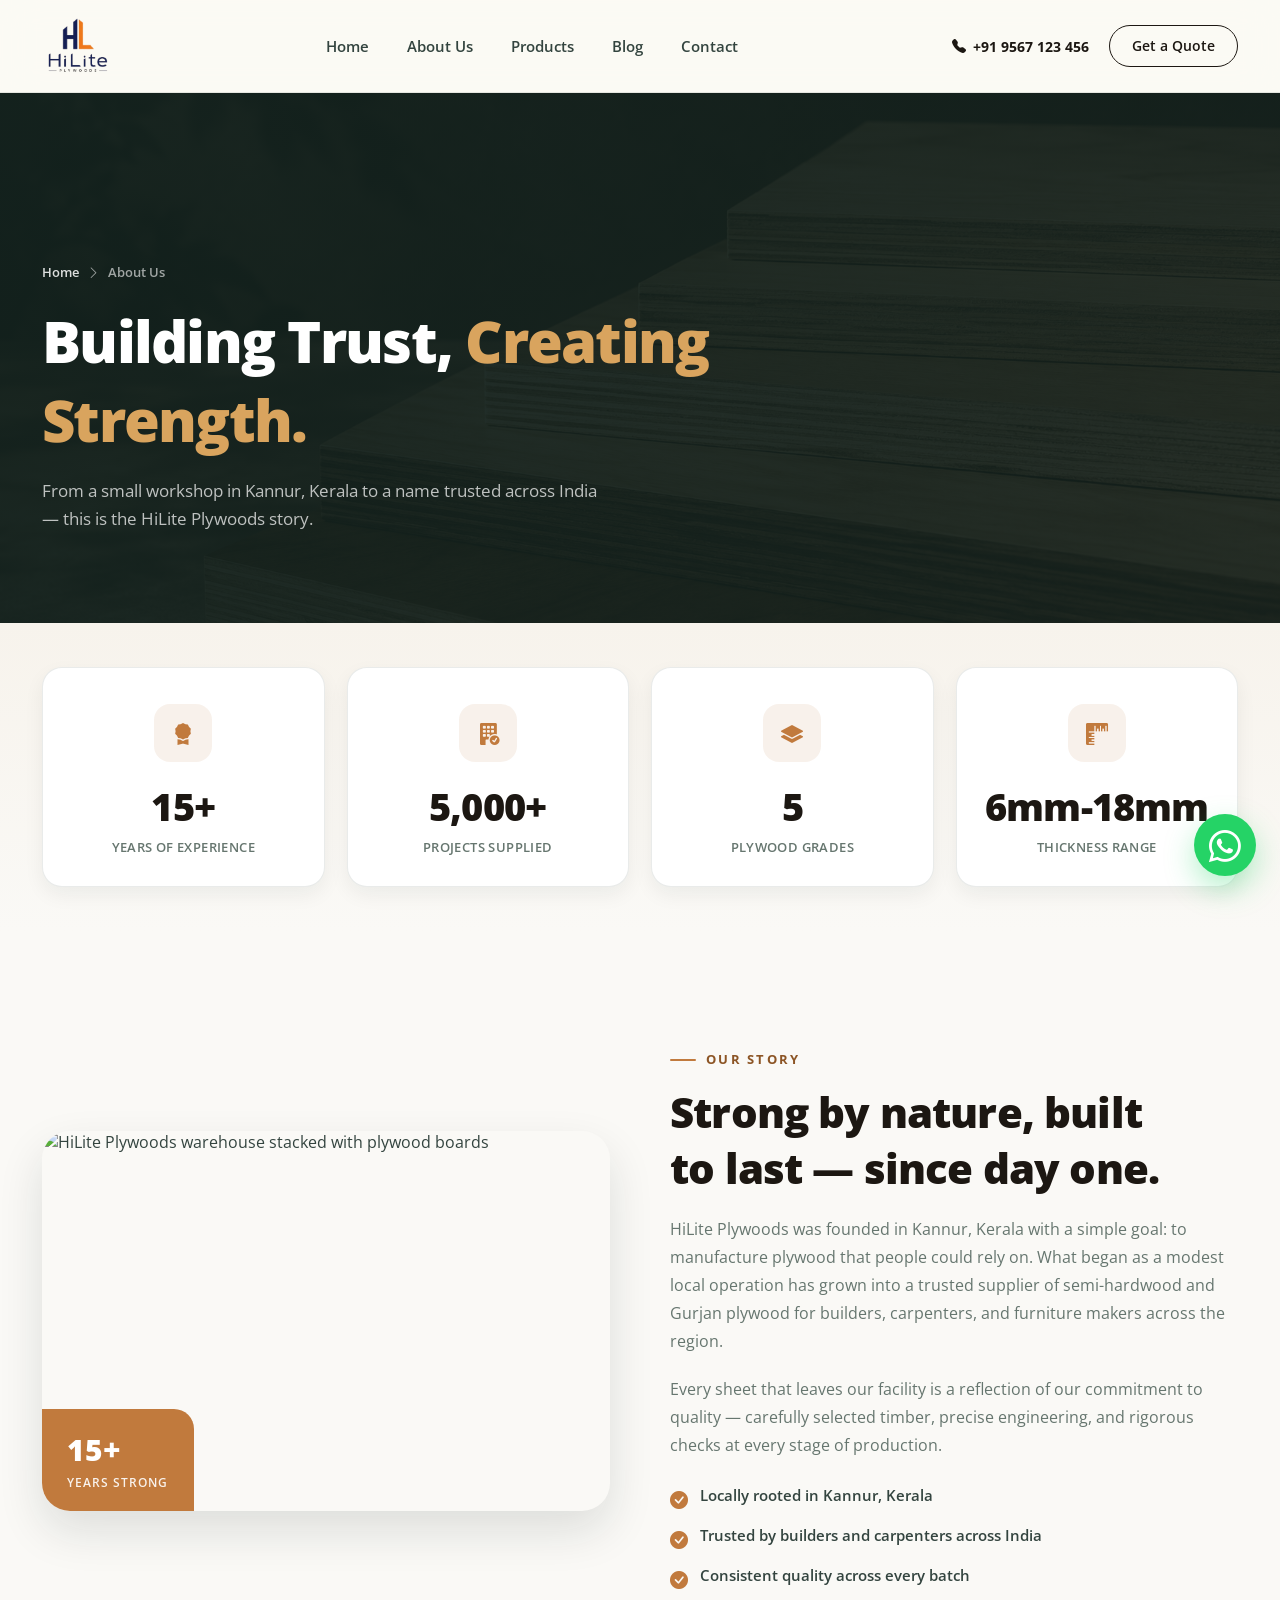
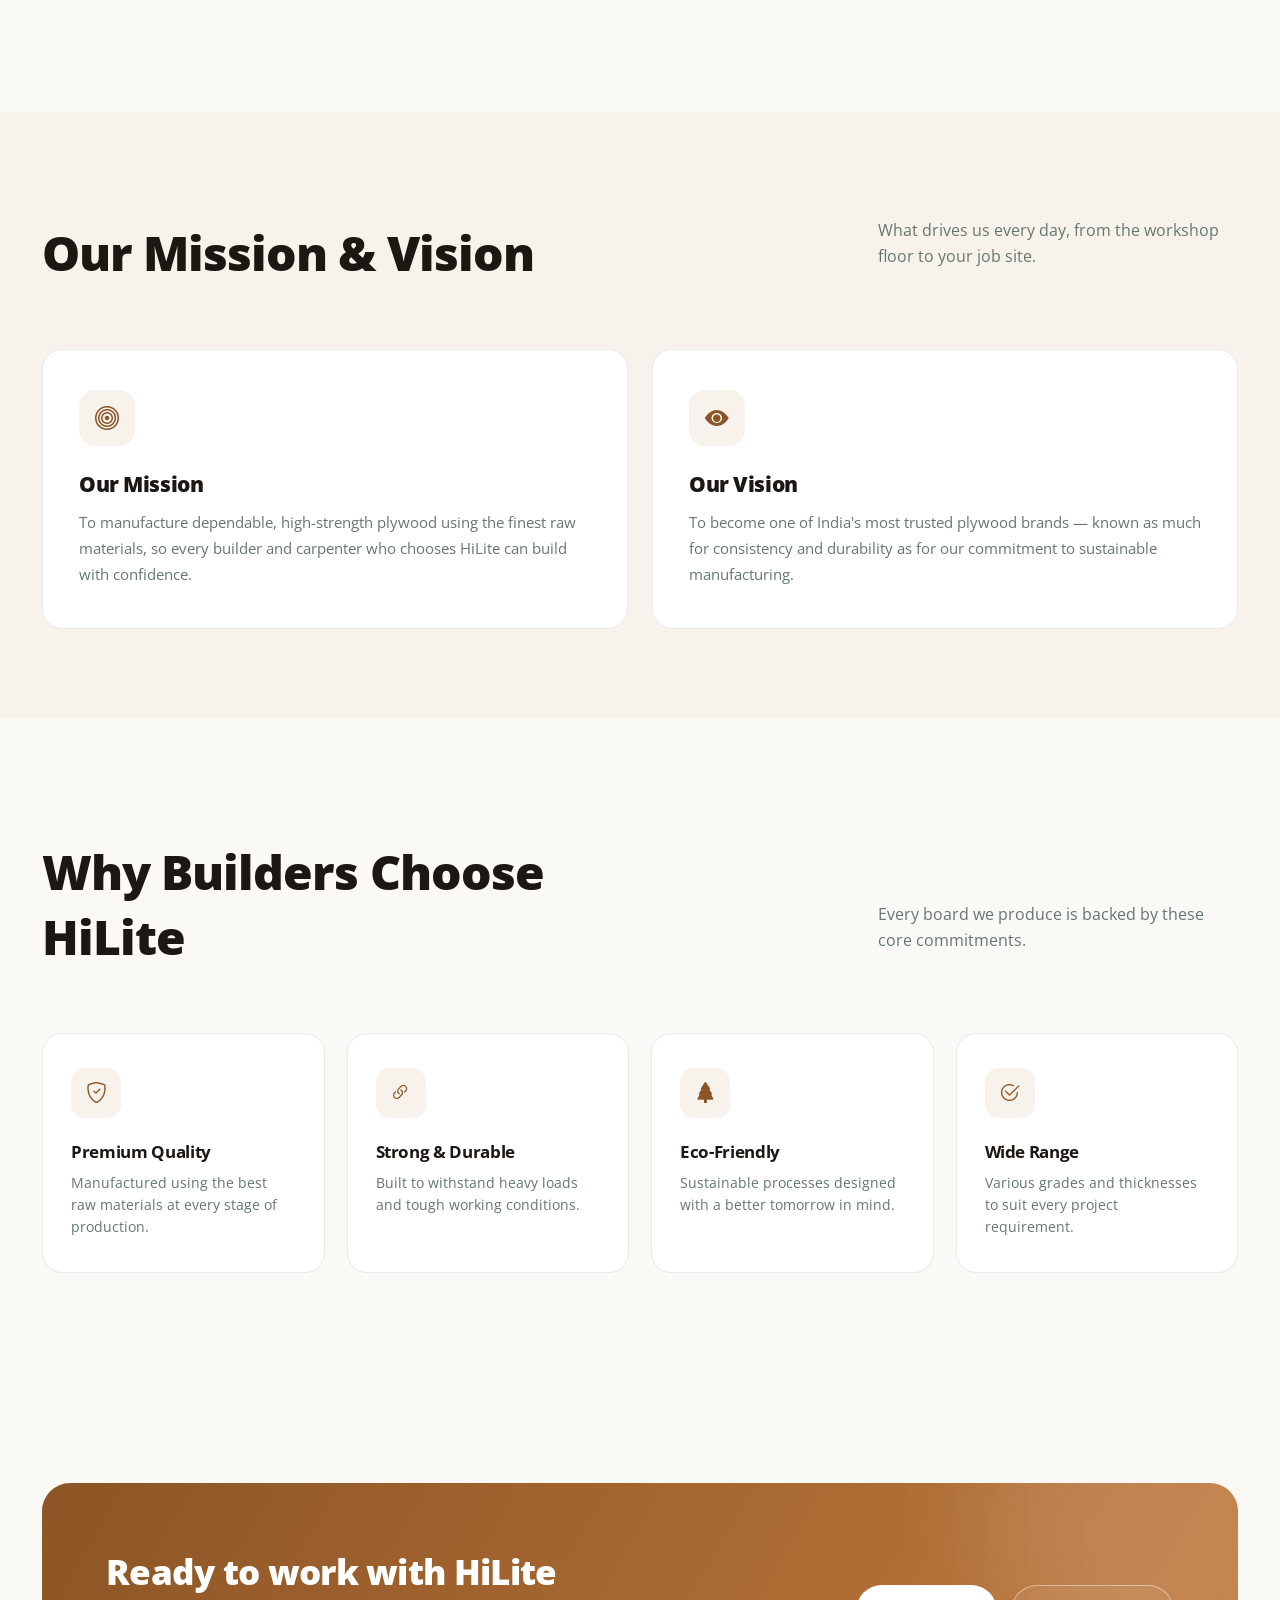
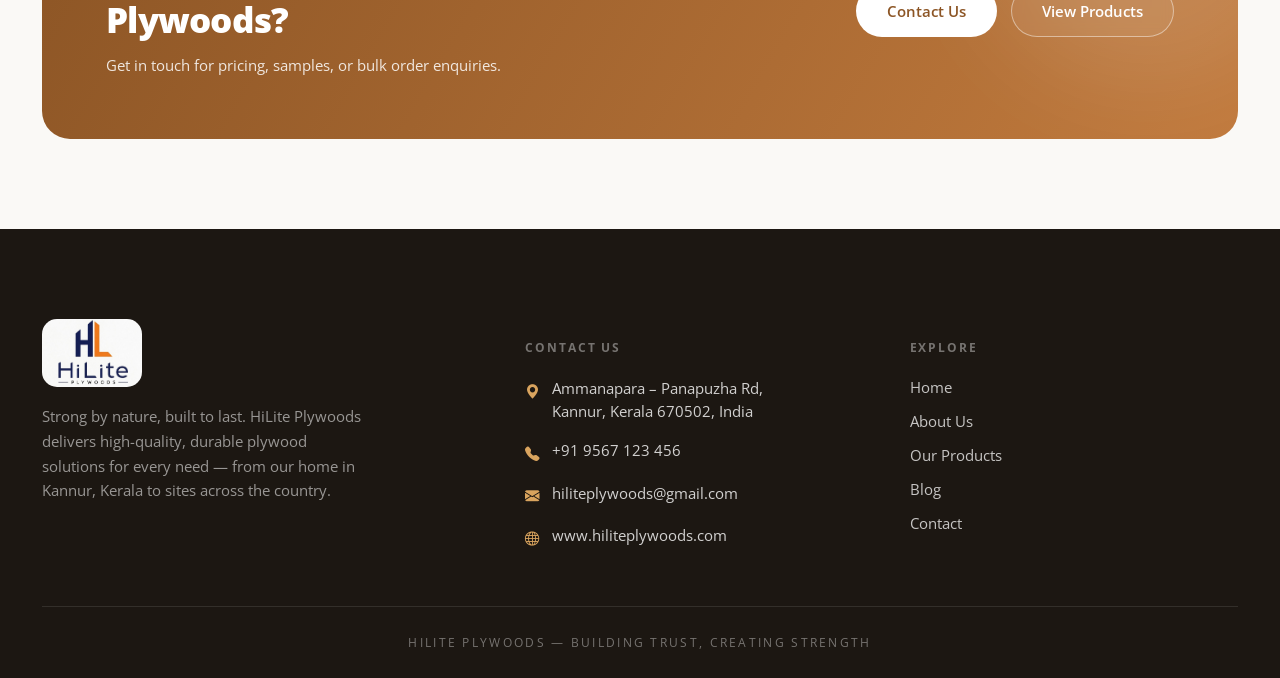
==== about.html @ 5c25622b "final test" ====
<!DOCTYPE html>
<html lang="en">
<head>
<meta charset="UTF-8">
<meta name="viewport" content="width=device-width, initial-scale=1.0">
<title>About Us — HiLite Plywoods</title>
<meta name="description" content="Learn about HiLite Plywoods' story, mission, and commitment to quality plywood manufacturing in Kannur, Kerala.">
<meta name="theme-color" content="#D0311E">
  <!-- Favicons -->
  <link href="assets/images/favicon.png" rel="icon">
  <link href="assets/images/favicon.png" rel="apple-touch-icon">

<link rel="preconnect" href="https://fonts.googleapis.com">
<link rel="preconnect" href="https://fonts.gstatic.com" crossorigin>
<link href="https://fonts.googleapis.com/css2?family=Open+Sans:wght@300;400;500;600;700;800&display=swap" rel="stylesheet">
<link rel="stylesheet" href="assets/vendor/bootstrap-icons/bootstrap-icons.css">
<link rel="stylesheet" href="assets/vendor/aos/aos.css">

<link rel="stylesheet" href="assets/css/style.css">
</head>
</head>
<body>
<header class="nav">
  <div class="nav-inner">
    <a href="index.html" class="logo">
     <img src="assets/images/logo.png" alt="" style="max-width: 70px;">
    </a>
    <nav class="links">
      <a href="index.html">Home</a>
      <a href="about.html" class="active">About Us</a>
      <a href="products.html">Products</a>
      <a href="blog.html">Blog</a>
      <a href="contact.html">Contact</a>
    </nav>
    <div class="nav-cta">
      <a class="nav-phone" href="tel:+919567123456"><i class="bi bi-telephone-fill"></i> +91 9567 123 456</a>
      <a class="btn btn-dark" href="contact.html" style="padding:11px 22px;font-size:13.5px;">Get a Quote</a>
    </div>
    <button class="menu-btn" id="menuBtn" aria-label="Open menu"><i class="bi bi-list"></i></button>
  </div>
  <div class="mobile-panel" id="mobilePanel">
    <a href="index.html">Home</a>
    <a href="about.html">About Us</a>
    <a href="products.html">Products</a>
    <a href="blog.html">Blog</a>
    <a href="contact.html">Contact</a>
  </div>
</header>

<section class="page-banner">
  <div class="wrap">
    <div class="crumb"><a href="index.html">Home</a> <i class="bi bi-chevron-right"></i> <span>About Us</span></div>
    <h1>Building Trust, <span style="color:var(--sand);">Creating Strength.</span></h1>
    <p class="lead">From a small workshop in Kannur, Kerala to a name trusted across India — this is the HiLite Plywoods story.</p>
  </div>
</section>

<section class="stats-strip">
  <div class="wrap">
    <div class="stats-grid">

      <div class="stat" data-aos="fade-up">
        <div class="stat-icon">
          <i class="bi bi-award-fill"></i>
        </div>
        <b>15+</b>
        <span>Years of Experience</span>
      </div>

      <div class="stat" data-aos="fade-up" data-aos-delay="80">
        <div class="stat-icon">
          <i class="bi bi-building-fill-check"></i>
        </div>
        <b>5,000+</b>
        <span>Projects Supplied</span>
      </div>

      <div class="stat" data-aos="fade-up" data-aos-delay="160">
        <div class="stat-icon">
          <i class="bi bi-layers-fill"></i>
        </div>
        <b>5</b>
        <span>Plywood Grades</span>
      </div>

      <div class="stat" data-aos="fade-up" data-aos-delay="240">
        <div class="stat-icon">
          <i class="bi bi-rulers"></i>
        </div>
        <b>6mm-18mm</b>
        <span>Thickness Range</span>
      </div>

    </div>
  </div>
</section>

<section class="section">
  <div class="wrap">
    <div class="about-story">
      <div class="story-img" data-aos="fade-right">
        <img src="https://images.unsplash.com/photo-1639038312723-75ba817ef552?auto=format&fit=crop&w=900&q=80" alt="HiLite Plywoods warehouse stacked with plywood boards">
        <div class="story-badge"><b>15+</b><span>Years Strong</span></div>
      </div>
      <div data-aos="fade-left">
        <div class="eyebrow">Our Story</div>
        <h2>Strong by nature, built to last — since day one.</h2>
        <p>HiLite Plywoods was founded in Kannur, Kerala with a simple goal: to manufacture plywood that people could rely on. What began as a modest local operation has grown into a trusted supplier of semi-hardwood and Gurjan plywood for builders, carpenters, and furniture makers across the region.</p>
        <p>Every sheet that leaves our facility is a reflection of our commitment to quality — carefully selected timber, precise engineering, and rigorous checks at every stage of production.</p>
        <ul class="story-points">
          <li><i class="bi bi-check-circle-fill"></i> Locally rooted in Kannur, Kerala</li>
          <li><i class="bi bi-check-circle-fill"></i> Trusted by builders and carpenters across India</li>
          <li><i class="bi bi-check-circle-fill"></i> Consistent quality across every batch</li>
        </ul>
      </div>
    </div>
  </div>
</section>

<section class="section tight" style="background:var(--cream);">
  <div class="wrap">
    <div class="section-head" data-aos="fade-up">
      <h2>Our Mission &amp; Vision</h2>
      <p>What drives us every day, from the workshop floor to your job site.</p>
    </div>
    <div class="mv-grid">
      <div class="mv-card" data-aos="fade-up">
        <i class="bi bi-bullseye"></i>
        <h3>Our Mission</h3>
        <p>To manufacture dependable, high-strength plywood using the finest raw materials, so every builder and carpenter who chooses HiLite can build with confidence.</p>
      </div>
      <div class="mv-card" data-aos="fade-up" data-aos-delay="100">
        <i class="bi bi-eye-fill"></i>
        <h3>Our Vision</h3>
        <p>To become one of India's most trusted plywood brands — known as much for consistency and durability as for our commitment to sustainable manufacturing.</p>
      </div>
    </div>
  </div>
</section>

<section class="section">
  <div class="wrap">
    <div class="section-head" data-aos="fade-up">
      <h2>Why Builders Choose HiLite</h2>
      <p>Every board we produce is backed by these core commitments.</p>
    </div>
    <div class="features-grid">
      <div class="feature-card" data-aos="fade-up">
        <i class="bi bi-shield-check"></i>
        <h4>Premium Quality</h4>
        <p>Manufactured using the best raw materials at every stage of production.</p>
      </div>
      <div class="feature-card" data-aos="fade-up" data-aos-delay="80">
        <i class="bi bi-link-45deg"></i>
        <h4>Strong &amp; Durable</h4>
        <p>Built to withstand heavy loads and tough working conditions.</p>
      </div>
      <div class="feature-card" data-aos="fade-up" data-aos-delay="160">
        <i class="bi bi-tree-fill"></i>
        <h4>Eco-Friendly</h4>
        <p>Sustainable processes designed with a better tomorrow in mind.</p>
      </div>
      <div class="feature-card" data-aos="fade-up" data-aos-delay="240">
        <i class="bi bi-check2-circle"></i>
        <h4>Wide Range</h4>
        <p>Various grades and thicknesses to suit every project requirement.</p>
      </div>
    </div>
  </div>
</section>

<section class="section tight">
  <div class="wrap">
    <div class="cta-band" data-aos="fade-up">
      <div>
        <h3>Ready to work with HiLite Plywoods?</h3>
        <p>Get in touch for pricing, samples, or bulk order enquiries.</p>
      </div>
      <div class="cta-actions">
        <a class="btn btn-white" href="contact.html">Contact Us</a>
        <a class="btn btn-ghost" href="index.html#products">View Products</a>
      </div>
    </div>
  </div>
</section>
<footer>
  <div class="wrap">
    <div class="footer-grid">
      <div data-aos="fade-up">
        <div class="footer-logo">
          <!-- <span class="mark">HL</span>
          <span>HiLite<br><small style="font-size:9.5px;letter-spacing:.24em;color:var(--sand);">PLYWOODS</small></span> -->
           <img src="assets/images/logo-white.png" alt="" style="max-width: 70px;border-radius: 15px;max-width: 100px;">
        </div>
        <p class="desc">Strong by nature, built to last. HiLite Plywoods delivers high-quality, durable plywood solutions for every need — from our home in Kannur, Kerala to sites across the country.</p>
      </div>
      <div data-aos="fade-up" data-aos-delay="80">
        <h5>Contact Us</h5>
        <ul class="footer-list">
          <li><i class="bi bi-geo-alt-fill"></i> Ammanapara – Panapuzha Rd,<br>Kannur, Kerala 670502, India</li>
          <li><i class="bi bi-telephone-fill"></i> <a href="tel:+919567123456">+91 9567 123 456</a></li>
          <li><i class="bi bi-envelope-fill"></i> <a href="mailto:hiliteplywoods@gmail.com">hiliteplywoods@gmail.com</a></li>
          <li><i class="bi bi-globe"></i> <a href="https://www.hiliteplywoods.com" target="_blank" rel="noopener">www.hiliteplywoods.com</a></li>
        </ul>
      </div>
      <div data-aos="fade-up" data-aos-delay="160">
        <h5>Explore</h5>
        <div class="footer-nav">
          <a href="index.html">Home</a>
          <a href="about.html">About Us</a>
          <a href="index.html#products">Our Products</a>
          <a href="blog.html">Blog</a>
          <a href="contact.html">Contact</a>
        </div>
      </div>
    </div>
    <div class="footer-bottom">HiLite Plywoods — Building Trust, Creating Strength</div>
  </div>
</footer>

<!-- Floating WhatsApp Button -->
<a href="https://wa.me/919567123456?text=Hello%20HiLite%20Plywoods,%20I%20would%20like%20to%20know%20more%20about%20your%20products."
   class="whatsapp-float"
   target="_blank"
   rel="noopener">
    <i class="bi bi-whatsapp"></i>
</a>

<script src="assets/vendor/aos/aos.js"></script>
<script src="assets/js/script.js"></script>

</body>
</html>
---- assets/css/style.css ----
/* =========================================================
   HILITE PLYWOODS — MAIN STYLESHEET
   Brand theme: red (--teal / --teal-dark act as primary/secondary)
   ========================================================= */

/* ----- Design tokens / CSS variables ----- */
:root {
    --teal: #C17A3D;
    /* primary brand color (buttons, accents, highlights) — warm bronze-copper, matches the ribbon tag and icon color in the poster */
    --teal-dark: #8C5525;
    /* secondary/darker brand color (hover states, gradients) — deep coffee-bronze for hover contrast and depth */
    --sand: #D9A45E;
    /* warm accent color used on dark backgrounds — the tan/gold tone used for icons and meta text in the poster */
    --cream: #F7F3EC;
    /* light accent background (tags, icon chips) — near-white warm ivory, closer to true white but keeps a hint of warmth */
    --bg: #FAF9F6;
    /* page background color — warm off-white, keeps things soft rather than stark */
    --white: #FFFFFF;
    --ink: #1C1712;
    /* near-black charcoal-brown used in the dark hero banner and footer bar — matches the deep espresso-brown background in the poster */
    --ink-2: #2A231C;
    /* secondary dark shade for gradients/dark sections — slightly lighter warm brown-black */
    --text: #33443F;
    /* default body text color */
    --text-soft: #66766F;
    /* muted/secondary text color */
    --line: rgba(18, 33, 29, .09);
    /* subtle border/divider color */
    --radius-lg: 28px;
    /* large corner radius (cards, banners) */
    --radius-md: 20px;
    /* medium corner radius (feature cards, forms) */
    --radius-sm: 13px;
    /* small corner radius */
    --shadow-sm: 0 8px 20px rgba(18, 33, 29, .06);
    /* subtle resting shadow */
    --shadow-md: 0 20px 46px rgba(18, 33, 29, .12);
    /* hover/elevated shadow */
    --shadow-lg: 0 34px 80px rgba(18, 33, 29, .20);
    /* strong shadow for lifted cards */
    --ease: cubic-bezier(.22, 1, .36, 1);
    /* standard easing curve for transitions */
}

/* ----- Global resets & base styles ----- */
* {
    box-sizing: border-box;
}

html {
    scroll-behavior: smooth;
}

/* smooth scroll for in-page anchor links */
body {
    margin: 0;
    background: var(--bg);
    color: var(--text);
    font-family: "Open Sans", sans-serif;
    -webkit-font-smoothing: antialiased;
    overflow-x: hidden;
    /* prevent horizontal scroll from decorative blobs/animations */
}

img {
    max-width: 100%;
    display: block;
}

a {
    color: inherit;
    text-decoration: none;
}

.wrap {
    max-width: 1260px;
    margin: 0 auto;
    padding: 0 32px;
}

/* shared content container */
::selection {
    background: var(--teal);
    color: #fff;
}

.cream-background {
    background: var(--cream)
}


/* brand-colored text selection */

/* Respect users who prefer less motion */
@media (prefers-reduced-motion: reduce) {
    * {
        animation: none !important;
        transition: none !important;
    }
}

/* ----- Eyebrow labels (small uppercase tag above headings) ----- */
.eyebrow {
    font-size: 12.5px;
    letter-spacing: .18em;
    text-transform: uppercase;
    color: var(--teal-dark);
    font-weight: 700;
    display: flex;
    align-items: center;
    gap: 10px;
    margin-bottom: 16px;
}

.eyebrow::before {
    content: "";
    width: 26px;
    height: 2px;
    background: var(--teal);
    display: inline-block;
    border-radius: 2px;
}

/* short accent line */
.eyebrow.on-dark {
    color: var(--sand);
}

/* variant for use on dark backgrounds */
.eyebrow.on-dark::before {
    background: var(--sand);
}

h1,
h2,
h3,
h4 {
    font-family: "Open Sans", sans-serif;
    margin: 0;
    letter-spacing: -0.02em;
    color: var(--ink);
}

/* ----- Buttons ----- */
.btn {
    display: inline-flex;
    align-items: center;
    gap: 10px;
    padding: 15px 30px;
    border-radius: 999px;
    font-family: "Open Sans", sans-serif;
    font-weight: 600;
    font-size: 15px;
    border: 1.5px solid transparent;
    cursor: pointer;
    transition: transform .35s var(--ease), box-shadow .35s var(--ease), background .3s ease, border-color .3s ease, color .3s ease;
    white-space: nowrap;
}

.btn-primary {
    background: var(--teal);
    color: #fff;
    box-shadow: 0 10px 24px rgba(190, 26, 26, .28);
}

/* solid brand-red button */
.btn-primary:hover {
    background: var(--teal-dark);
    transform: translateY(-3px);
    box-shadow: 0 18px 34px rgba(190, 26, 26, .34);
}

.btn-ghost {
    border-color: rgba(255, 255, 255, .45);
    color: #fff;
    backdrop-filter: blur(6px);
    background: rgba(255, 255, 255, .06);
}

/* transparent button for dark/hero backgrounds */
.btn-ghost:hover {
    border-color: #fff;
    background: rgba(255, 255, 255, .16);
    transform: translateY(-3px);
}

.btn-dark {
    border-color: var(--ink);
    color: var(--ink);
}

/* outlined dark button */
.btn-dark:hover {
    background: var(--ink);
    color: #fff;
    transform: translateY(-3px);
}

.btn-white {
    background: #fff;
    color: var(--teal-dark);
}

/* white button, used on colored/dark sections */
.btn-white:hover {
    background: var(--ink);
    color: #fff;
    transform: translateY(-3px);
}

/* ===== NAV ===== */
header.nav {
    position: sticky;
    top: 0;
    z-index: 80;
    /* keep nav pinned above all content while scrolling */
    background: rgba(251, 250, 244, .78);
    backdrop-filter: blur(18px) saturate(160%);
    /* frosted-glass effect */
    border-bottom: 1px solid var(--line);
}

.nav-inner {
    display: flex;
    align-items: center;
    justify-content: space-between;
    padding: 16px 32px;
    max-width: 1260px;
    margin: 0 auto;
}

.logo {
    display: flex;
    align-items: center;
    gap: 11px;
    font-weight: 800;
    font-size: 21px;
    color: var(--ink);
}

.logo .mark {
    width: 40px;
    height: 40px;
    border-radius: 11px;
    background: linear-gradient(135deg, var(--teal) 0%, var(--teal-dark) 100%);
    /* "HL" monogram badge */
    display: flex;
    align-items: center;
    justify-content: center;
    color: #fff;
    font-size: 16px;
    font-weight: 800;
    box-shadow: 0 8px 18px rgba(190, 26, 26, .35);
}

.logo small {
    display: block;
    font-size: 9.5px;
    letter-spacing: .24em;
    color: var(--teal-dark);
    font-weight: 700;
    margin-top: 1px;
}

/* "PLYWOODS" subtext under logo */
nav.links {
    display: flex;
    gap: 38px;
    font-size: 14.5px;
    font-weight: 600;
}

nav.links a {
    position: relative;
    padding: 6px 0;
    color: var(--text);
    transition: color .25s ease;
}

nav.links a::after {
    content: "";
    position: absolute;
    left: 0;
    bottom: 0;
    width: 0;
    height: 2px;
    background: var(--teal);
    transition: width .3s var(--ease);
    border-radius: 2px;
}

/* animated underline on hover */
nav.links a:hover {
    color: var(--ink);
}

nav.links a:hover::after {
    width: 100%;
}

.nav-cta {
    display: flex;
    align-items: center;
    gap: 20px;
}

.nav-phone {
    font-size: 14px;
    font-weight: 700;
    display: flex;
    align-items: center;
    gap: 7px;
    color: var(--ink);
    transition: color .25s ease;
}

.nav-phone:hover {
    color: var(--teal-dark);
}

.menu-btn {
    display: none;
    background: none;
    border: none;
    font-size: 26px;
    color: var(--ink);
    cursor: pointer;
}

/* hamburger icon, mobile only */

/* Mobile dropdown nav panel */
.mobile-panel {
    display: none;
    position: absolute;
    top: 100%;
    left: 0;
    right: 0;
    background: rgba(251, 250, 244, .98);
    backdrop-filter: blur(18px);
    border-bottom: 1px solid var(--line);
    padding: 10px 32px 28px;
    flex-direction: column;
    gap: 4px;
    box-shadow: var(--shadow-md);
}

.mobile-panel.open {
    display: flex;
}

/* toggled via JS when hamburger is tapped */
.mobile-panel a {
    padding: 13px 4px;
    font-weight: 600;
    font-size: 16px;
    border-bottom: 1px solid var(--line);
    color: var(--text);
}

.mobile-panel a:last-child {
    border-bottom: none;
}

/* Breakpoint: collapse desktop nav into hamburger menu */
@media(max-width:980px) {
    nav.links {
        display: none;
    }

    .menu-btn {
        display: block;
    }

    .nav-phone {
        display: none;
    }
}

/* ===== HERO ===== */
.hero {
    position: relative;
    min-height: 92vh;
    display: flex;
    align-items: flex-end;
    overflow: hidden;
    isolation: isolate;
}

.hero-bg {
    position: absolute;
    inset: 0;
    z-index: -2;
    background:
        linear-gradient(rgba(0, 0, 0, 0.75), rgba(0, 0, 0, 0.75)),
        url('../images/banner.png');
    background-size: cover;
    background-position: center;
    animation: slowzoom 26s ease-in-out infinite alternate;
}

@keyframes slowzoom {
    from {
        transform: scale(1);
    }

    to {
        transform: scale(1.08);
    }
}

.hero-blob {
    position: absolute;
    border-radius: 50%;
    filter: blur(70px);
    opacity: .35;
    z-index: -1;
    pointer-events: none;
}

/* soft decorative color blobs */
.hero-blob.one {
    width: 420px;
    height: 420px;
    background: var(--teal);
    top: -120px;
    right: -100px;
}

.hero-blob.two {
    width: 320px;
    height: 320px;
    background: var(--sand);
    bottom: 0;
    left: -80px;
    opacity: .22;
}

.hero-inner {
    position: relative;
    z-index: 2;
    padding: 180px 0 90px;
    width: 100%;
}

.hero-badge {
    display: inline-flex;
    align-items: center;
    gap: 8px;
    background: rgba(255, 255, 255, .12);
    backdrop-filter: blur(10px);
    border: 1px solid rgba(255, 255, 255, .25);
    padding: 9px 18px;
    border-radius: 999px;
    font-size: 12.5px;
    font-weight: 700;
    letter-spacing: .1em;
    text-transform: uppercase;
    color: var(--cream);
    margin-bottom: 28px;
}

.hero h1 {
    font-size: clamp(2.6rem, 6.4vw, 5.2rem);
    /* fluid heading size */
    font-weight: 800;
    color: #fff;
    line-height: 1.02;
    letter-spacing: -0.035em;
    max-width: 820px;
}

.hero h1 em {
    font-style: normal;
    color: var(--sand);
}

/* highlighted word within hero heading */
.hero p.lead {
    font-size: clamp(16px, 1.6vw, 19px);
    color: rgba(255, 255, 255, .78);
    margin: 26px 0 40px;
    max-width: 560px;
    line-height: 1.7;
    font-weight: 400;
}

.hero-cta {
    display: flex;
    gap: 16px;
    flex-wrap: wrap;
}

/* ===== STATS STRIP ===== */
.stats-strip {
    background: linear-gradient(180deg, var(--cream), var(--bg));
    padding: 20px 0;
}

.stats-grid {
    display: grid;
    grid-template-columns: repeat(4, 1fr);
    gap: 22px;
    padding: 24px 0;
}

.stat {
    position: relative;
    text-align: center;
    padding: 36px 22px 30px;
    background: var(--white);
    border: 1px solid var(--line);
    border-radius: var(--radius-md, 20px);
    box-shadow: var(--shadow-sm, 0 8px 20px rgba(18, 33, 29, .06));
    overflow: hidden;
    cursor: pointer;
    transition: transform .5s var(--ease, cubic-bezier(.22, 1, .36, 1)),
        box-shadow .5s var(--ease, cubic-bezier(.22, 1, .36, 1)),
        background .5s var(--ease, cubic-bezier(.22, 1, .36, 1));
}

/* Accent line that sweeps in from the left on hover */
.stat::before {
    content: "";
    position: absolute;
    top: 0;
    left: 0;
    width: 0%;
    height: 3px;
    background: linear-gradient(90deg, var(--teal), var(--teal-dark));
    transition: width .5s var(--ease, cubic-bezier(.22, 1, .36, 1));
}

.stat:hover::before {
    width: 100%;
}

.stat:hover {
    transform: translateY(-8px);
    background: linear-gradient(160deg, var(--white), var(--cream));
    box-shadow:
        var(--shadow-md, 0 20px 46px rgba(18, 33, 29, .12)),
        0 16px 34px rgba(184, 122, 63, .16);
}

.stat-icon {
    width: 58px;
    height: 58px;
    margin: 0 auto 18px;
    border-radius: 16px;
    display: flex;
    align-items: center;
    justify-content: center;
    background: rgba(184, 122, 63, .10);
    color: var(--teal);
    font-size: 22px;
    transition: all .5s var(--ease, cubic-bezier(.22, 1, .36, 1));
}

.stat:hover .stat-icon {
    background: var(--teal);
    color: var(--white);
    box-shadow: 0 10px 22px rgba(184, 122, 63, .35);
    transform: rotate(-6deg) scale(1.08);
}

.stat b {
    display: block;
    font-size: clamp(26px, 3vw, 38px);
    font-weight: 800;
    color: var(--ink);
    letter-spacing: -0.02em;
    transition: color .4s ease;
}

.stat:hover b {
    color: var(--teal-dark);
}

.stat span {
    display: block;
    margin-top: 6px;
    font-size: 13px;
    color: var(--text-soft);
    font-weight: 600;
    letter-spacing: .03em;
    text-transform: uppercase;
    transition: color .4s ease;
}

.stat:hover span {
    color: var(--text);
}

@media (max-width: 900px) {
    .stats-grid {
        grid-template-columns: repeat(2, 1fr);
    }
}

@media (max-width: 480px) {
    .stats-grid {
        grid-template-columns: 1fr;
    }

    .stat {
        padding: 28px 20px 24px;
    }
}

/* drop dividers on small screens */

/* ===== SECTION HEADS ===== */
.section {
    padding: 120px 0;
}

/* default vertical spacing for full page sections */
.section.tight {
    padding: 90px 0;
}

/* reduced spacing variant */
.section-head {
    display: flex;
    justify-content: space-between;
    align-items: flex-end;
    gap: 28px;
    margin-bottom: 64px;
    flex-wrap: wrap;
}

/* heading + description side by side */
.section-head h2 {
    font-size: clamp(2rem, 3.8vw, 3rem);
    font-weight: 800;
    max-width: 560px;
}

.section-head p {
    color: var(--text-soft);
    max-width: 360px;
    font-size: 15.5px;
    line-height: 1.7;
}

/* ===== PRODUCTS BENTO GRID ===== */
.products-grid {
    display: grid;
    grid-template-columns: repeat(2, 1fr);
    gap: 24px;
}

.product-card {
    position: relative;
    border-radius: var(--radius-lg);
    overflow: hidden;
    background: var(--ink);
    box-shadow: var(--shadow-sm);
    transition: transform .5s var(--ease), box-shadow .5s var(--ease);
}

.product-card:hover {
    transform: translateY(-8px);
    box-shadow: var(--shadow-lg);
}

/* ===== FEATURED CARD (large, spans 2 cols) ===== */
.product-card.featured {
    grid-column: span 2;
    display: grid;
    grid-template-columns: 1.05fr 1fr;
    min-height: 420px;
}

.product-card.featured .pc-img {
    height: 100%;
}

/* ===== STANDARD CARDS — same theme, simpler layout ===== */
.product-card:not(.featured) {
    display: flex;
    flex-direction: column;
}

.product-card:not(.featured) .pc-img {
    height: 230px;
}

/* ===== SHARED IMAGE STYLES ===== */
.pc-img {
    position: relative;
    overflow: hidden;
}

.pc-img img {
    width: 100%;
    height: 100%;
    object-fit: cover;
    transition: transform .8s var(--ease);
}

.product-card:hover .pc-img img {
    transform: scale(1.08);
}

.pc-img::after {
    content: "";
    position: absolute;
    inset: 0;
    background: linear-gradient(180deg, rgba(20, 24, 58, 0) 45%, rgba(20, 24, 58, .55) 100%);
    opacity: .85;
    transition: opacity .4s ease;
    pointer-events: none;
}

.product-card:hover .pc-img::after {
    opacity: 1;
}

/* Ribbon tag — used on every card */
.pc-ribbon {
    position: absolute;
    top: 18px;
    left: 0;
    z-index: 2;
    background: var(--teal-dark);
    color: #fff;
    font-size: 12.5px;
    font-weight: 700;
    padding: 9px 20px 9px 16px;
    display: flex;
    align-items: center;
    gap: 7px;
    clip-path: polygon(0 0, 100% 0, 100% 100%, 90% 75%, 0 100%);
    transition: background .3s ease;
}

.product-card.featured .pc-ribbon {
    top: 22px;
    font-size: 13px;
    padding: 10px 22px 10px 18px;
}

.pc-ribbon i {
    font-size: 11px;
}

.product-card:hover .pc-ribbon {
    background: var(--teal);
}

/* Bottom feature strip — featured card only */
.pc-feature-strip {
    position: absolute;
    bottom: 0;
    left: 0;
    right: 0;
    display: flex;
    justify-content: space-between;
    gap: 12px;
    padding: 18px 24px;
    background: linear-gradient(180deg, rgba(20, 24, 58, 0) 0%, rgba(20, 24, 58, .65) 100%);
}

.pc-feature-strip span {
    display: flex;
    align-items: center;
    gap: 8px;
    color: var(--cream);
    font-size: 12.5px;
    font-weight: 600;
    line-height: 1.3;
}

.pc-feature-strip i {
    color: var(--sand);
    font-size: 15px;
}

/* ===== SHARED DARK BODY PANEL ===== */
.pc-body {
    padding: 26px 28px;
    display: flex;
    flex-direction: column;
    justify-content: flex-start;
    background: var(--ink);
    color: var(--cream);
    flex: 1;
}

.product-card.featured .pc-body {
    padding: 42px 44px;
    justify-content: center;
}

.pc-eyebrow {
    color: var(--teal);
    font-size: 11.5px;
    font-weight: 700;
    letter-spacing: .12em;
    text-transform: uppercase;
    margin-bottom: 8px;
}

.pc-body h3 {
    font-family: 'Playfair Display', Georgia, serif;
    font-weight: 600;
    color: #fff;
    margin-bottom: 12px;
    line-height: 1.15;
}

.product-card.featured .pc-body h3 {
    font-size: 40px;
}

.product-card:not(.featured) .pc-body h3 {
    font-size: 22px;
}

.pc-divider {
    display: block;
    width: 48px;
    height: 3px;
    background: var(--teal);
    border-radius: 2px;
    margin-bottom: 16px;
}

.pc-body p {
    color: rgba(243, 228, 196, .75);
    font-size: 14.5px;
    line-height: 1.7;
    margin: 0 0 20px;
}

.product-card.featured .pc-body p {
    font-size: 15px;
    max-width: 42ch;
    margin-bottom: 28px;
}

/* WhatsApp + Enquire — featured card only */
.pc-actions {
    display: flex;
    align-items: center;
    gap: 14px;
    margin-bottom: 30px;
}

.pc-whatsapp {
    width: 52px;
    height: 52px;
    flex-shrink: 0;
    display: flex;
    align-items: center;
    justify-content: center;
    background: #25D366;
    color: #fff;
    font-size: 22px;
    border-radius: 12px;
    transition: transform .3s var(--ease), box-shadow .3s var(--ease);
}

.pc-whatsapp:hover {
    transform: translateY(-2px);
    box-shadow: 0 8px 20px rgba(37, 211, 102, .35);
    color: #fff;
}

.pc-enquire {
    flex: 1;
    display: flex;
    align-items: center;
    justify-content: center;
    gap: 10px;
    height: 52px;
    border: 1px solid rgba(243, 228, 196, .35);
    border-radius: 12px;
    color: var(--cream);
    font-size: 15px;
    font-weight: 700;
    transition: background .3s var(--ease), border-color .3s var(--ease);
}

.pc-enquire i {
    font-size: 14px;
    transition: transform .3s var(--ease);
}

.pc-enquire:hover {
    background: var(--teal);
    border-color: var(--teal);
    color: var(--cream);
}

.pc-enquire:hover i {
    transform: translateX(4px);
}

/* ===== SHARED META ROW ===== */
.pc-meta {
    display: flex;
    gap: 0;
    padding-top: 18px;
    border-top: 1px solid rgba(243, 228, 196, .15);
    margin-top: auto;
    flex-wrap: wrap;
}

.product-card.featured .pc-meta {
    padding-top: 24px;
}

.product-card:hover .pc-meta span {
    background: var(--teal);
    color: var(--cream);
    transform: translateY(-1px);
    border-color: var(--teal);
}



.pc-meta span {
    display: flex;
    align-items: center;
    gap: 7px;
    color: rgba(243, 228, 196, .85);
    font-size: 13px;
    font-weight: 600;
    padding: 6px 14px;
    margin-right: 10px;
    border-radius: 999px;
    border: 1px solid rgba(243, 228, 196, .2);
    transition: background .3s ease, color .3s ease, transform .3s ease;
}

.pc-meta span:last-child {
    margin-right: 0;
}

.pc-meta span:hover {
    background: var(--teal);
    color: var(--bg);
    transform: translateY(-1px);
    border-color: var(--teal);
}

.pc-meta i {
    color: var(--sand);
    transition: color .3s ease;
}



/* Responsive */
@media (max-width: 860px) {
    .products-grid {
        grid-template-columns: 1fr;
    }

    .product-card.featured {
        grid-column: span 1;
        grid-template-columns: 1fr;
        min-height: auto;
    }

    .product-card.featured .pc-img {
        height: 240px;
    }

    .pc-feature-strip {
        flex-wrap: wrap;
        gap: 10px 16px;
    }

    .product-card.featured .pc-body h3 {
        font-size: 30px;
    }
}

/* ===== THICKNESS SECTION (dark background) ===== */
.thickness-section {
    background: var(--ink-2);
    color: #fff;
    padding: 120px 0;
    position: relative;
    overflow: hidden;
}

.thickness-section .section-head p {
    color: rgba(255, 255, 255, .55);
}

.bars {
    display: flex;
    flex-direction: column;
    gap: 16px;
    margin-top: 24px;
}

.bar-row {
    display: flex;
    align-items: center;
    gap: 20px;
}

.bar-row .lbl {
    width: 68px;
    flex-shrink: 0;
    font-size: 14px;
    font-weight: 700;
    color: rgba(255, 255, 255, .55);
    text-align: right;
}

/* thickness label, e.g. "18mm" */
.bar-track {
    flex: 1;
    background: rgba(255, 255, 255, .07);
    border-radius: 12px;
    height: 58px;
    position: relative;
    overflow: hidden;
}

/* empty track behind the animated bar */
.bar-fill {
    --w: 0%;
    /* actual width set inline per row / via JS-driven class */
    height: 100%;
    width: 0%;
    border-radius: 12px;
    background: linear-gradient(90deg, var(--teal-dark), var(--teal) 65%, var(--sand));
    display: flex;
    align-items: center;
    padding: 0 24px;
    font-weight: 700;
    font-size: 14.5px;
    color: #fff;
    transition: width 1.1s var(--ease);
    white-space: nowrap;
    overflow: hidden;
}

.bar-row.aos-animate .bar-fill {
    width: var(--w);
}

/* bar animates in once AOS marks the row visible */
.thickness-note {
    margin-top: 32px;
    font-size: 14px;
    color: rgba(255, 255, 255, .5);
    max-width: 480px;
    line-height: 1.7;
}

/* ===== FEATURES / WHY-US CARDS ===== */
.features-grid {
    display: grid;
    grid-template-columns: repeat(4, 1fr);
    gap: 22px;
    margin-top: 6px;
}

.feature-card {
    background: #fff;
    border: 1px solid var(--line);
    border-radius: var(--radius-md);
    padding: 34px 28px;
    transition: transform .4s var(--ease), box-shadow .4s var(--ease), border-color .4s ease;
}

.feature-card:hover {
    border-color: var(--teal);
    transform: translateY(-6px);
    box-shadow: var(--shadow-md);
}

.feature-card i {
    width: 50px;
    height: 50px;
    border-radius: 14px;
    background: var(--cream);
    color: var(--teal-dark);
    display: flex;
    align-items: center;
    justify-content: center;
    font-size: 21px;
    margin-bottom: 22px;
    transition: background .4s ease, color .4s ease, transform .4s var(--ease);
}

/* icon chip above each feature title */
.feature-card:hover i {
    background: var(--teal);
    color: #fff;
    transform: rotate(-8deg) scale(1.08);
}

/* playful icon "wiggle" on hover */
.feature-card h4 {
    font-size: 17px;
    font-weight: 700;
    margin-bottom: 9px;
}

.feature-card p {
    font-size: 13.8px;
    color: var(--text-soft);
    line-height: 1.6;
    margin: 0;
}

@media(max-width:920px) {
    .features-grid {
        grid-template-columns: repeat(2, 1fr);
    }
}

@media(max-width:520px) {
    .features-grid {
        grid-template-columns: 1fr;
    }
}

/* ===== CTA BAND ===== */
.cta-band {
    background: linear-gradient(120deg, var(--teal-dark), var(--teal));
    /* bold brand-color banner */
    border-radius: var(--radius-lg);
    padding: 64px 64px;
    display: flex;
    justify-content: space-between;
    align-items: center;
    gap: 34px;
    flex-wrap: wrap;
    color: #fff;
    position: relative;
    overflow: hidden;
}

.cta-band::before {
    content: "";
    position: absolute;
    width: 340px;
    height: 340px;
    background: rgba(255, 255, 255, .12);
    border-radius: 50%;
    filter: blur(50px);
    top: -140px;
    right: -80px;
}

/* decorative glow */
.cta-band h3 {
    color: #fff;
    font-size: clamp(1.6rem, 2.8vw, 2.2rem);
    font-weight: 800;
    max-width: 480px;
    position: relative;
}

.cta-band p {
    color: rgba(255, 255, 255, .85);
    margin: 12px 0 0;
    font-size: 15px;
    position: relative;
}

.cta-actions {
    display: flex;
    gap: 14px;
    flex-wrap: wrap;
    position: relative;
}

/* ===== FOOTER ===== */
footer {
    background: var(--ink);
    color: #fff;
    padding-top: 90px;
}

.footer-grid {
    display: grid;
    grid-template-columns: 1.3fr 1fr 1fr;
    gap: 56px;
    padding-bottom: 56px;
    border-bottom: 1px solid rgba(255, 255, 255, .1);
}

.footer-logo {
    display: flex;
    align-items: center;
    gap: 11px;
    font-weight: 800;
    font-size: 22px;
    margin-bottom: 18px;
}

.footer-logo .mark {
    width: 40px;
    height: 40px;
    border-radius: 11px;
    background: linear-gradient(135deg, var(--sand), var(--teal));
    display: flex;
    align-items: center;
    justify-content: center;
    color: var(--ink);
    font-size: 16px;
    font-weight: 800;
}

footer p.desc {
    color: rgba(255, 255, 255, .55);
    font-size: 14.5px;
    line-height: 1.7;
    max-width: 320px;
}

footer h5 {
    font-size: 12px;
    letter-spacing: .16em;
    text-transform: uppercase;
    color: rgba(255, 255, 255, .4);
    margin-bottom: 22px;
    font-weight: 700;
}

/* footer column titles */
.footer-list {
    list-style: none;
    padding: 0;
    margin: 0;
    display: flex;
    flex-direction: column;
    gap: 17px;
}

.footer-list li {
    display: flex;
    gap: 12px;
    font-size: 14.5px;
    color: rgba(255, 255, 255, .8);
    line-height: 1.55;
}

.footer-list li i {
    color: var(--sand);
    margin-top: 3px;
}

.footer-list a {
    transition: color .25s ease;
}

.footer-list a:hover {
    color: var(--sand);
}

.footer-nav {
    display: flex;
    flex-direction: column;
    gap: 15px;
    font-size: 14.5px;
}

.footer-nav a {
    color: rgba(255, 255, 255, .75);
    transition: color .25s ease, padding-left .25s ease;
}

.footer-nav a:hover {
    color: var(--sand);
    padding-left: 4px;
}

/* nudge link right on hover */
.footer-bottom {
    display: flex;
    justify-content: center;
    align-items: center;
    padding: 28px 0;
    font-size: 11.5px;
    letter-spacing: .2em;
    text-transform: uppercase;
    color: rgba(255, 255, 255, .4);
    text-align: center;
}

/* bottom copyright/tagline strip */

/* Responsive tweaks: footer, CTA band, section padding on tablets/mobile */
@media(max-width:800px) {
    .footer-grid {
        grid-template-columns: 1fr;
        gap: 40px;
    }

    .cta-band {
        flex-direction: column;
        align-items: flex-start;
        padding: 44px 32px;
    }

    .section {
        padding: 80px 0;
    }

    .section.tight {
        padding: 64px 0;
    }
}

/* ===== PAGE BANNER (interior pages: About / Contact / Blog headers) ===== */
.page-banner {
    position: relative;
    overflow: hidden;
    isolation: isolate;
    padding: 170px 0 90px;
    color: #fff;
    background: linear-gradient(120deg, var(--ink) 0%, var(--ink-2) 100%);
    /* fallback gradient behind photo */
}

.page-banner::before {
    content: "";
    position: absolute;
    inset: 0;
    z-index: -1;
    opacity: .5;
    background-image: url('../images/banner.png');
    /* faint background photo */
    background-size: cover;
    background-position: center;
}

.page-banner::after {
    content: "";
    position: absolute;
    inset: 0;
    z-index: -1;
    background: linear-gradient(120deg, rgba(18, 33, 29, .94) 0%, rgba(18, 33, 29, .8) 100%);
    /* dark overlay for text contrast */
}

.page-banner .crumb {
    display: flex;
    align-items: center;
    gap: 8px;
    font-size: 13px;
    font-weight: 600;
    color: rgba(255, 255, 255, .6);
    margin-bottom: 20px;
}

/* breadcrumb, e.g. "Home > About Us" */
.page-banner .crumb a {
    color: rgba(255, 255, 255, .85);
}

.page-banner .crumb a:hover {
    color: var(--sand);
}

.page-banner h1 {
    font-size: clamp(2.2rem, 5vw, 3.6rem);
    font-weight: 800;
    color: #fff;
    letter-spacing: -0.03em;
    max-width: 680px;
}

.page-banner p.lead {
    color: rgba(255, 255, 255, .72);
    max-width: 560px;
    margin: 18px 0 0;
    font-size: 16.5px;
    line-height: 1.7;
}

/* ===== ABOUT PAGE ===== */
.about-story {
    display: grid;
    grid-template-columns: 1fr 1fr;
    gap: 60px;
    align-items: center;
}

/* image + text side by side */
.about-story .story-img {
    position: relative;
    border-radius: var(--radius-lg);
    overflow: hidden;
    box-shadow: var(--shadow-md);
}

.about-story .story-img img {
    width: 100%;
    height: 100%;
    object-fit: cover;
    min-height: 380px;
}

.about-story .story-badge {
    position: absolute;
    bottom: -1px;
    left: -1px;
    background: var(--teal);
    color: #fff;
    padding: 20px 26px;
    border-radius: 0 var(--radius-md) 0 0;
}

/* overlapping stat badge on the story image, e.g. "15+ Years Strong" */
.about-story .story-badge b {
    display: block;
    font-size: 30px;
    font-weight: 800;
}

.about-story .story-badge span {
    font-size: 12px;
    text-transform: uppercase;
    letter-spacing: .08em;
    font-weight: 600;
    opacity: .9;
}

.about-story h2 {
    font-size: clamp(1.9rem, 3.4vw, 2.6rem);
    font-weight: 800;
    max-width: 520px;
}

.about-story p {
    color: var(--text-soft);
    font-size: 15.5px;
    line-height: 1.8;
    margin: 20px 0;
}

.about-story .story-points {
    list-style: none;
    padding: 0;
    margin: 26px 0 0;
    display: flex;
    flex-direction: column;
    gap: 14px;
}

/* checklist of key points */
.about-story .story-points li {
    display: flex;
    align-items: flex-start;
    gap: 12px;
    font-size: 14.5px;
    color: var(--text);
    font-weight: 600;
}

.about-story .story-points i {
    color: var(--teal);
    font-size: 18px;
    margin-top: 2px;
}

@media(max-width:860px) {
    .about-story {
        grid-template-columns: 1fr;
    }
}

/* stack image above text on smaller screens */

.mv-grid {
    display: grid;
    grid-template-columns: repeat(2, 1fr);
    gap: 24px;
}

/* Mission / Vision two-column layout */
.mv-card {
    background: #fff;
    border: 1px solid var(--line);
    border-radius: var(--radius-md);
    padding: 40px 36px;
    transition: transform .4s var(--ease), box-shadow .4s var(--ease);
}

.mv-card:hover {
    transform: translateY(-6px);
    box-shadow: var(--shadow-md);
}

.mv-card i {
    width: 56px;
    height: 56px;
    border-radius: 16px;
    background: var(--cream);
    color: var(--teal-dark);
    display: flex;
    align-items: center;
    justify-content: center;
    font-size: 24px;
    margin-bottom: 24px;
}

.mv-card h3 {
    font-size: 21px;
    font-weight: 800;
    margin-bottom: 12px;
}

.mv-card p {
    color: var(--text-soft);
    font-size: 14.8px;
    line-height: 1.75;
    margin: 0;
}

@media(max-width:760px) {
    .mv-grid {
        grid-template-columns: 1fr;
    }
}

/* ===== CONTACT PAGE ===== */
.contact-grid {
    display: grid;
    grid-template-columns: .85fr 1.15fr;
    gap: 0;
    border-radius: var(--radius-lg);
    overflow: hidden;
    box-shadow: var(--shadow-md);
}

/* dark info panel + form panel */
.contact-info {
    background: var(--ink);
    color: #fff;
    padding: 56px 46px;
    position: relative;
    overflow: hidden;
}

.contact-info::before {
    content: "";
    position: absolute;
    width: 280px;
    height: 280px;
    background: var(--teal);
    opacity: .18;
    border-radius: 50%;
    filter: blur(60px);
    top: -100px;
    right: -80px;
}

/* decorative glow */
.contact-info h3 {
    color: #fff;
    font-size: 24px;
    font-weight: 800;
    margin-bottom: 14px;
    position: relative;
}

.contact-info p.sub {
    color: rgba(255, 255, 255, .6);
    font-size: 14.5px;
    line-height: 1.7;
    margin: 0 0 34px;
    position: relative;
    max-width: 340px;
}

.contact-info .info-list {
    list-style: none;
    margin: 0;
    padding: 0;
    display: flex;
    flex-direction: column;
    gap: 26px;
    position: relative;
}

/* address / phone / email / hours list */
.contact-info .info-list li {
    display: flex;
    gap: 16px;
    align-items: flex-start;
}

.contact-info .info-list i {
    width: 42px;
    height: 42px;
    flex-shrink: 0;
    border-radius: 12px;
    background: rgba(255, 255, 255, .08);
    display: flex;
    align-items: center;
    justify-content: center;
    color: var(--sand);
    font-size: 17px;
}

.contact-info .info-list b {
    display: block;
    font-size: 14px;
    font-weight: 700;
    margin-bottom: 3px;
}

.contact-info .info-list span,
.contact-info .info-list a {
    font-size: 14px;
    color: rgba(255, 255, 255, .7);
    line-height: 1.6;
}

.contact-info .info-list a:hover {
    color: var(--sand);
}

.contact-info .socials {
    display: flex;
    gap: 12px;
    margin-top: 38px;
    position: relative;
}

/* social icon row */
.contact-info .socials a {
    width: 38px;
    height: 38px;
    border-radius: 10px;
    background: rgba(255, 255, 255, .08);
    display: flex;
    align-items: center;
    justify-content: center;
    color: #fff;
    font-size: 15px;
    transition: background .3s ease, transform .3s ease;
}

.contact-info .socials a:hover {
    background: var(--teal);
    transform: translateY(-3px);
}

.contact-form-wrap {
    background: #fff;
    padding: 56px 46px;
}

.contact-form-wrap h3 {
    font-size: 24px;
    font-weight: 800;
    margin-bottom: 10px;
}

.contact-form-wrap p.sub {
    color: var(--text-soft);
    font-size: 14.5px;
    margin: 0 0 30px;
}

.form-row {
    display: grid;
    grid-template-columns: 1fr 1fr;
    gap: 18px;
    margin-bottom: 18px;
}

/* two fields per row (e.g. name + phone) */
.form-group {
    display: flex;
    flex-direction: column;
    gap: 8px;
}

.form-group.full {
    grid-column: 1/-1;
}

/* field that spans the full row width */
.form-group label {
    font-size: 13px;
    font-weight: 700;
    color: var(--ink);
}

.form-group input,
.form-group select,
.form-group textarea {
    border: 1.5px solid var(--line);
    border-radius: 12px;
    padding: 13px 16px;
    font-family: inherit;
    font-size: 14.5px;
    color: var(--text);
    background: var(--bg);
    transition: border-color .3s ease, box-shadow .3s ease;
}

.form-group textarea {
    resize: vertical;
    min-height: 120px;
}

.form-group input:focus,
.form-group select:focus,
.form-group textarea:focus {
    outline: none;
    border-color: var(--teal);
    box-shadow: 0 0 0 4px rgba(190, 26, 26, .12);
    /* brand-colored focus ring */
}

@media(max-width:860px) {
    .contact-grid {
        grid-template-columns: 1fr;
    }

    /* stack info panel above form */
    .form-row {
        grid-template-columns: 1fr;
    }

    /* stack form fields */
}

.map-wrap {
    border-radius: var(--radius-lg);
    overflow: hidden;
    box-shadow: var(--shadow-sm);
    height: 340px;
}

/* embedded Google Map container */
.map-wrap iframe {
    width: 100%;
    height: 100%;
    border: 0;
    filter: grayscale(.15);
}

/* ===== BLOG PAGE ===== */
.blog-grid {
    display: grid;
    grid-template-columns: repeat(3, 1fr);
    gap: 28px;
}

/* 3-column blog post grid */
.blog-card {
    background: #fff;
    border-radius: var(--radius-md);
    overflow: hidden;
    box-shadow: var(--shadow-sm);
    transition: transform .4s var(--ease), box-shadow .4s var(--ease);
    display: flex;
    flex-direction: column;
}

.blog-card:hover {
    transform: translateY(-8px);
    box-shadow: var(--shadow-lg);
}

.blog-card .bc-img {
    position: relative;
    height: 210px;
    overflow: hidden;
}

.blog-card .bc-img img {
    width: 100%;
    height: 100%;
    object-fit: cover;
    transition: transform .8s var(--ease);
}

.blog-card:hover .bc-img img {
    transform: scale(1.08);
}

/* image zoom on hover */
.blog-card .bc-cat {
    position: absolute;
    top: 16px;
    left: 16px;
    background: var(--teal);
    color: #fff;
    font-size: 11px;
    font-weight: 700;
    letter-spacing: .06em;
    text-transform: uppercase;
    padding: 6px 13px;
    border-radius: 999px;
}

/* category pill, e.g. "Buying Guide" */
.blog-card .bc-body {
    padding: 26px 26px 30px;
    display: flex;
    flex-direction: column;
    flex: 1;
}

.blog-card .bc-meta {
    display: flex;
    gap: 16px;
    font-size: 12.5px;
    color: var(--text-soft);
    font-weight: 600;
    margin-bottom: 14px;
}

/* date / read-time row */
.blog-card .bc-meta span {
    display: flex;
    align-items: center;
    gap: 6px;
}

.blog-card h3 {
    font-size: 18.5px;
    font-weight: 800;
    line-height: 1.35;
    margin-bottom: 12px;
}

.blog-card p {
    font-size: 14px;
    color: var(--text-soft);
    line-height: 1.65;
    margin: 0 0 20px;
    flex: 1;
}

.blog-card .bc-more {
    display: inline-flex;
    align-items: center;
    gap: 8px;
    font-size: 13.5px;
    font-weight: 700;
    color: var(--teal-dark);
    transition: gap .3s ease;
}

/* "Read More" link */
.blog-card .bc-more:hover {
    gap: 12px;
    color: var(--teal);
}

/* arrow nudges right on hover */
@media(max-width:980px) {
    .blog-grid {
        grid-template-columns: repeat(2, 1fr);
    }
}

@media(max-width:640px) {
    .blog-grid {
        grid-template-columns: 1fr;
    }
}

.blog-featured {
    display: grid;
    grid-template-columns: 1.1fr 1fr;
    gap: 0;
    border-radius: var(--radius-lg);
    overflow: hidden;
    box-shadow: var(--shadow-md);
    background: #fff;
    margin-bottom: 64px;
}

/* large featured post at top of blog listing */
.blog-featured .bf-img {
    position: relative;
    min-height: 340px;
}

.blog-featured .bf-img img {
    width: 100%;
    height: 100%;
    object-fit: cover;
    position: absolute;
    inset: 0;
}

.blog-featured .bf-body {
    padding: 48px 44px;
    display: flex;
    flex-direction: column;
    justify-content: center;
}

.blog-featured .bc-cat {
    align-self: flex-start;
    background: var(--cream);
    color: var(--teal-dark);
    font-size: 11px;
    font-weight: 700;
    letter-spacing: .06em;
    text-transform: uppercase;
    padding: 7px 14px;
    border-radius: 999px;
    margin-bottom: 18px;
}

.blog-featured h2 {
    font-size: clamp(1.5rem, 2.6vw, 2rem);
    font-weight: 800;
    line-height: 1.3;
    margin-bottom: 16px;
}

.blog-featured p {
    color: var(--text-soft);
    font-size: 15px;
    line-height: 1.75;
    margin: 0 0 24px;
}

@media(max-width:860px) {
    .blog-featured {
        grid-template-columns: 1fr;
    }

    .blog-featured .bf-img {
        min-height: 220px;
    }
}

/* stack image above text */

.pagination {
    display: flex;
    justify-content: center;
    gap: 10px;
    margin-top: 60px;
}

/* page number links at bottom of blog grid */
.pagination a {
    width: 44px;
    height: 44px;
    border-radius: 12px;
    border: 1.5px solid var(--line);
    display: flex;
    align-items: center;
    justify-content: center;
    font-weight: 700;
    font-size: 14px;
    color: var(--text);
    transition: all .3s ease;
}

.pagination a.active,
.pagination a:hover {
    background: var(--teal);
    color: #fff;
    border-color: var(--teal);
}

/* current/hovered page highlighted in brand color */

/* ===== FLOATING WHATSAPP BUTTON ===== */
/* Fixed circular button, bottom-right corner, links out to WhatsApp chat */
.whatsapp-float {
    position: fixed;
    right: 24px;
    bottom: 24px;
    width: 62px;
    height: 62px;
    background: #25D366;
    /* WhatsApp brand green */
    color: #fff;
    border-radius: 50%;
    display: flex;
    align-items: center;
    justify-content: center;
    text-decoration: none;
    font-size: 32px;
    box-shadow: 0 12px 30px rgba(37, 211, 102, 0.35);
    z-index: 9999;
    /* always stay above other page content */
    transition: transform .3s ease, box-shadow .3s ease;
    animation: whatsappPulse 2s infinite;
    /* continuous attention-grabbing pulse */
}

.whatsapp-float:hover {
    color: #fff;
    text-decoration: none;
    transform: translateY(-4px) scale(1.08);
    box-shadow: 0 18px 40px rgba(37, 211, 102, 0.45);
}

/* Expanding ring pulse animation used by .whatsapp-float */
@keyframes whatsappPulse {
    0% {
        box-shadow: 0 0 0 0 rgba(37, 211, 102, .6);
    }

    70% {
        box-shadow: 0 0 0 18px rgba(37, 211, 102, 0);
    }

    100% {
        box-shadow: 0 0 0 0 rgba(37, 211, 102, 0);
    }
}

/* Slightly smaller button on mobile screens */
@media (max-width: 768px) {
    .whatsapp-float {
        width: 56px;
        height: 56px;
        font-size: 28px;
        right: 18px;
        bottom: 18px;
    }
}

/* ===== PRODUCTS PAGE: SPOTLIGHT (Gajaraj hero product) ===== */
.spotlight {
    display: grid;
    grid-template-columns: 1fr 1fr;
    gap: 0;
    border-radius: var(--radius-lg);
    overflow: hidden;
    box-shadow: var(--shadow-lg);
    background: var(--ink);
    position: relative;
}

.spotlight .sp-img {
    position: relative;
    overflow: hidden;
    min-height: 460px;
}

.spotlight .sp-img img {
    width: 100%;
    height: 100%;
    object-fit: cover;
    position: absolute;
    inset: 0;
    transition: transform 1s var(--ease);
}

.spotlight:hover .sp-img img {
    transform: scale(1.05);
}

/* slow zoom on hover, matches product-card language */
.spotlight .sp-ribbon {
    position: absolute;
    top: 26px;
    left: 26px;
    z-index: 2;
    background: var(--teal);
    color: #fff;
    font-size: 11.5px;
    font-weight: 800;
    letter-spacing: .1em;
    text-transform: uppercase;
    padding: 9px 18px;
    border-radius: 999px;
    box-shadow: 0 10px 22px rgba(190, 26, 26, .35);
}

.spotlight .sp-body {
    padding: 60px 56px;
    color: #fff;
    position: relative;
    display: flex;
    flex-direction: column;
    justify-content: center;
}

.spotlight .sp-body::before {
    content: "";
    position: absolute;
    width: 300px;
    height: 300px;
    background: var(--teal);
    opacity: .16;
    border-radius: 50%;
    filter: blur(70px);
    top: -100px;
    right: -80px;
}

.spotlight h2 {
    color: #fff;
    font-size: clamp(2rem, 3.6vw, 3rem);
    font-weight: 800;
    position: relative;
    letter-spacing: -0.03em;
}

.spotlight .sp-tagline {
    color: var(--sand);
    font-weight: 700;
    font-size: 15px;
    margin: 10px 0 22px;
    position: relative;
    letter-spacing: .02em;
}

.spotlight p.sp-desc {
    color: rgba(255, 255, 255, .7);
    font-size: 15.5px;
    line-height: 1.8;
    position: relative;
    max-width: 460px;
    margin: 0 0 28px;
}

.spotlight .sp-specs {
    display: grid;
    grid-template-columns: 1fr 1fr;
    gap: 16px;
    position: relative;
    margin-bottom: 32px;
}

.spotlight .sp-specs div {
    background: rgba(255, 255, 255, .06);
    border: 1px solid rgba(255, 255, 255, .1);
    border-radius: 14px;
    padding: 16px 18px;
}

.spotlight .sp-specs b {
    display: block;
    font-size: 13px;
    color: var(--sand);
    font-weight: 700;
    margin-bottom: 4px;
    text-transform: uppercase;
    letter-spacing: .04em;
}

.spotlight .sp-specs span {
    font-size: 14.5px;
    color: #fff;
    font-weight: 600;
}

.spotlight .sp-actions {
    display: flex;
    gap: 14px;
    flex-wrap: wrap;
    position: relative;
}

@media(max-width:900px) {
    .spotlight {
        grid-template-columns: 1fr;
    }

    .spotlight .sp-img {
        min-height: 300px;
    }

    .spotlight .sp-body {
        padding: 44px 32px;
    }

    .spotlight .sp-specs {
        grid-template-columns: 1fr 1fr;
    }
}

/* ===== PRODUCTS PAGE: FILTER PILLS ===== */
.filter-row {
    display: flex;
    gap: 12px;
    flex-wrap: wrap;
    margin-bottom: 48px;
}

.filter-pill {
    padding: 11px 22px;
    border-radius: 999px;
    border: 1.5px solid var(--line);
    font-size: 13.5px;
    font-weight: 700;
    color: var(--text);
    background: #fff;
    cursor: pointer;
    transition: all .3s var(--ease);
}

.filter-pill:hover {
    border-color: var(--teal);
    color: var(--teal-dark);
}

.filter-pill.active {
    background: var(--teal);
    border-color: var(--teal);
    color: #fff;
    box-shadow: 0 8px 20px rgba(190, 26, 26, .3);
}

/* ===== PRODUCTS PAGE: COMPARISON STRIP ===== */
.compare-strip {
    background: var(--ink-2);
    border-radius: var(--radius-lg);
    padding: 56px;
    color: #fff;
}

.compare-strip .section-head h2 {
    color: #fff;
}

.compare-strip .section-head p {
    color: rgba(255, 255, 255, .55);
}

.compare-table {
    width: 100%;
    border-collapse: collapse;
    margin-top: 12px;
}

.compare-table th,
.compare-table td {
    padding: 16px 18px;
    text-align: left;
    font-size: 14px;
    border-bottom: 1px solid rgba(255, 255, 255, .1);
}

.compare-table th {
    color: var(--sand);
    text-transform: uppercase;
    letter-spacing: .06em;
    font-size: 11.5px;
    font-weight: 700;
}

.compare-table td {
    color: rgba(255, 255, 255, .82);
    font-weight: 600;
}

.compare-table tr:last-child td {
    border-bottom: none;
}

.compare-table tr:hover td {
    background: rgba(255, 255, 255, .04);
}

@media(max-width:760px) {
    .compare-strip {
        padding: 32px 20px;
        overflow-x: auto;
    }

    .compare-table {
        min-width: 560px;
    }
}
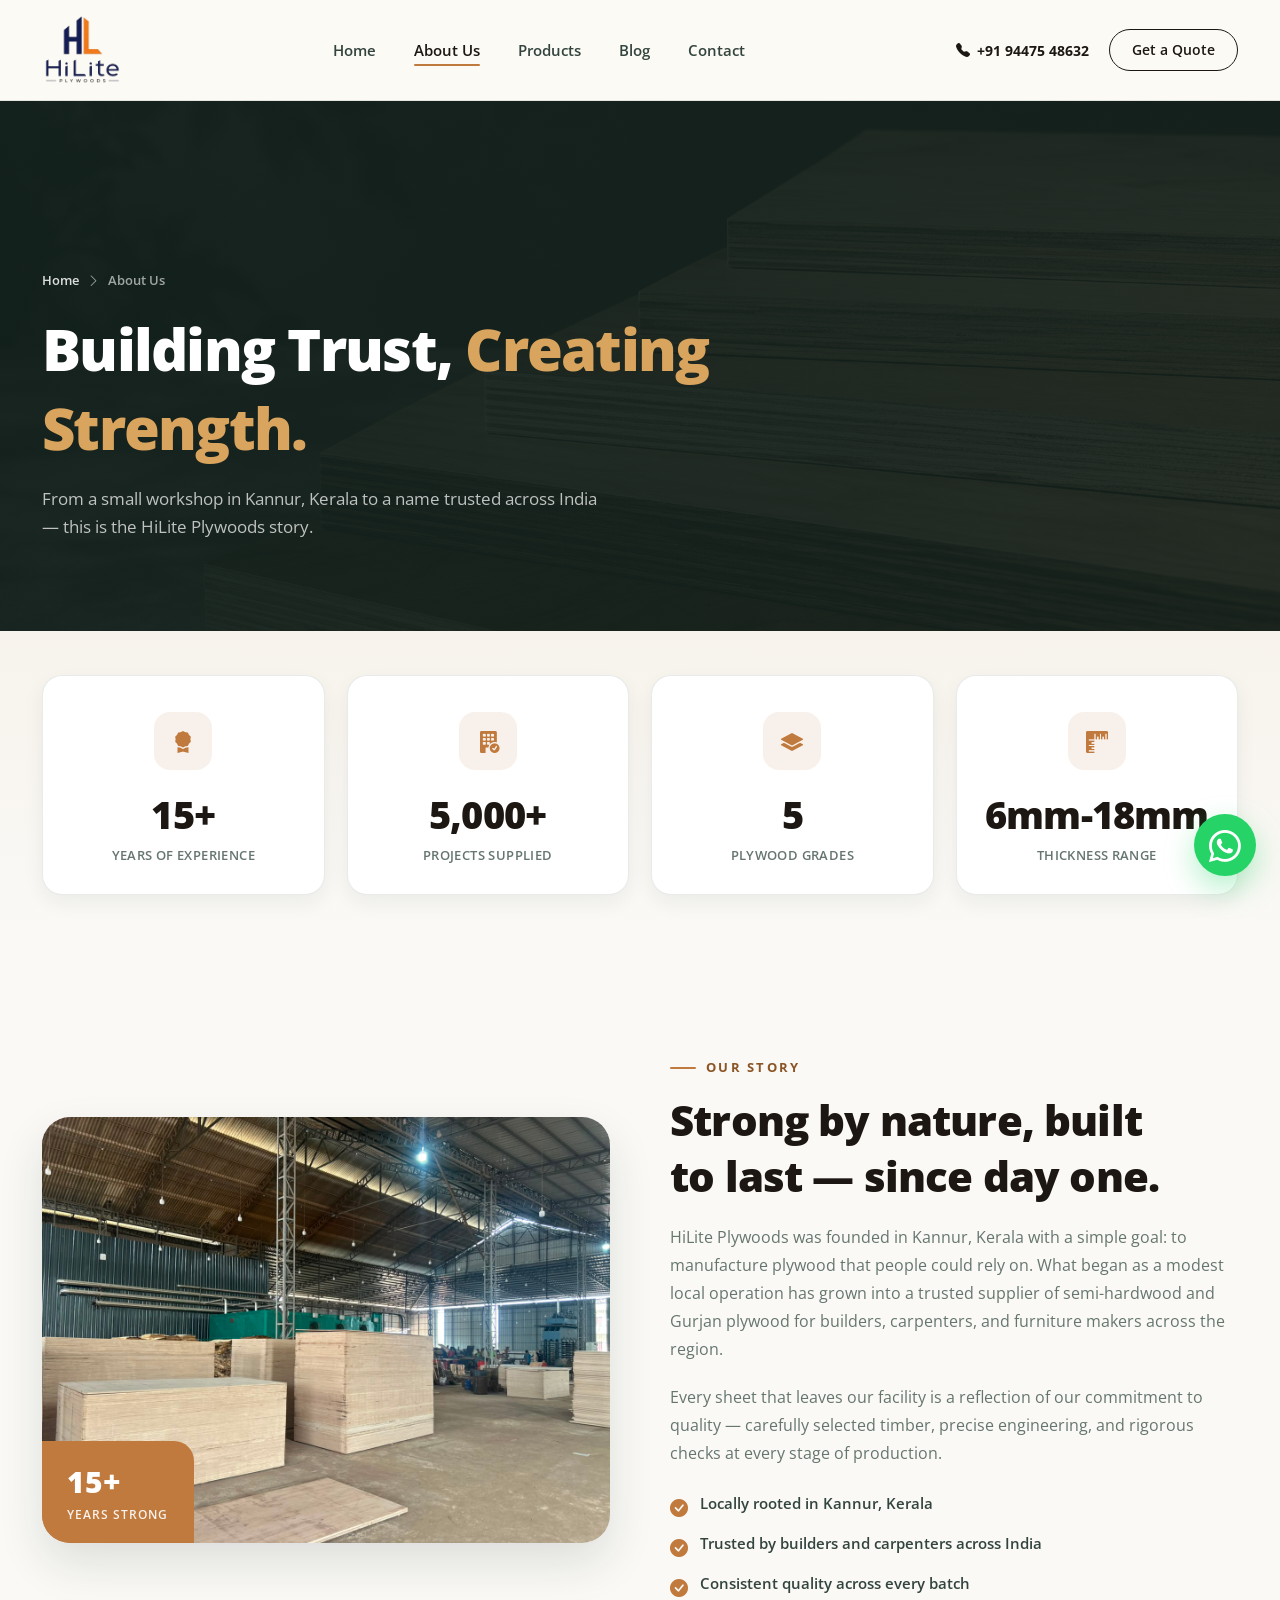
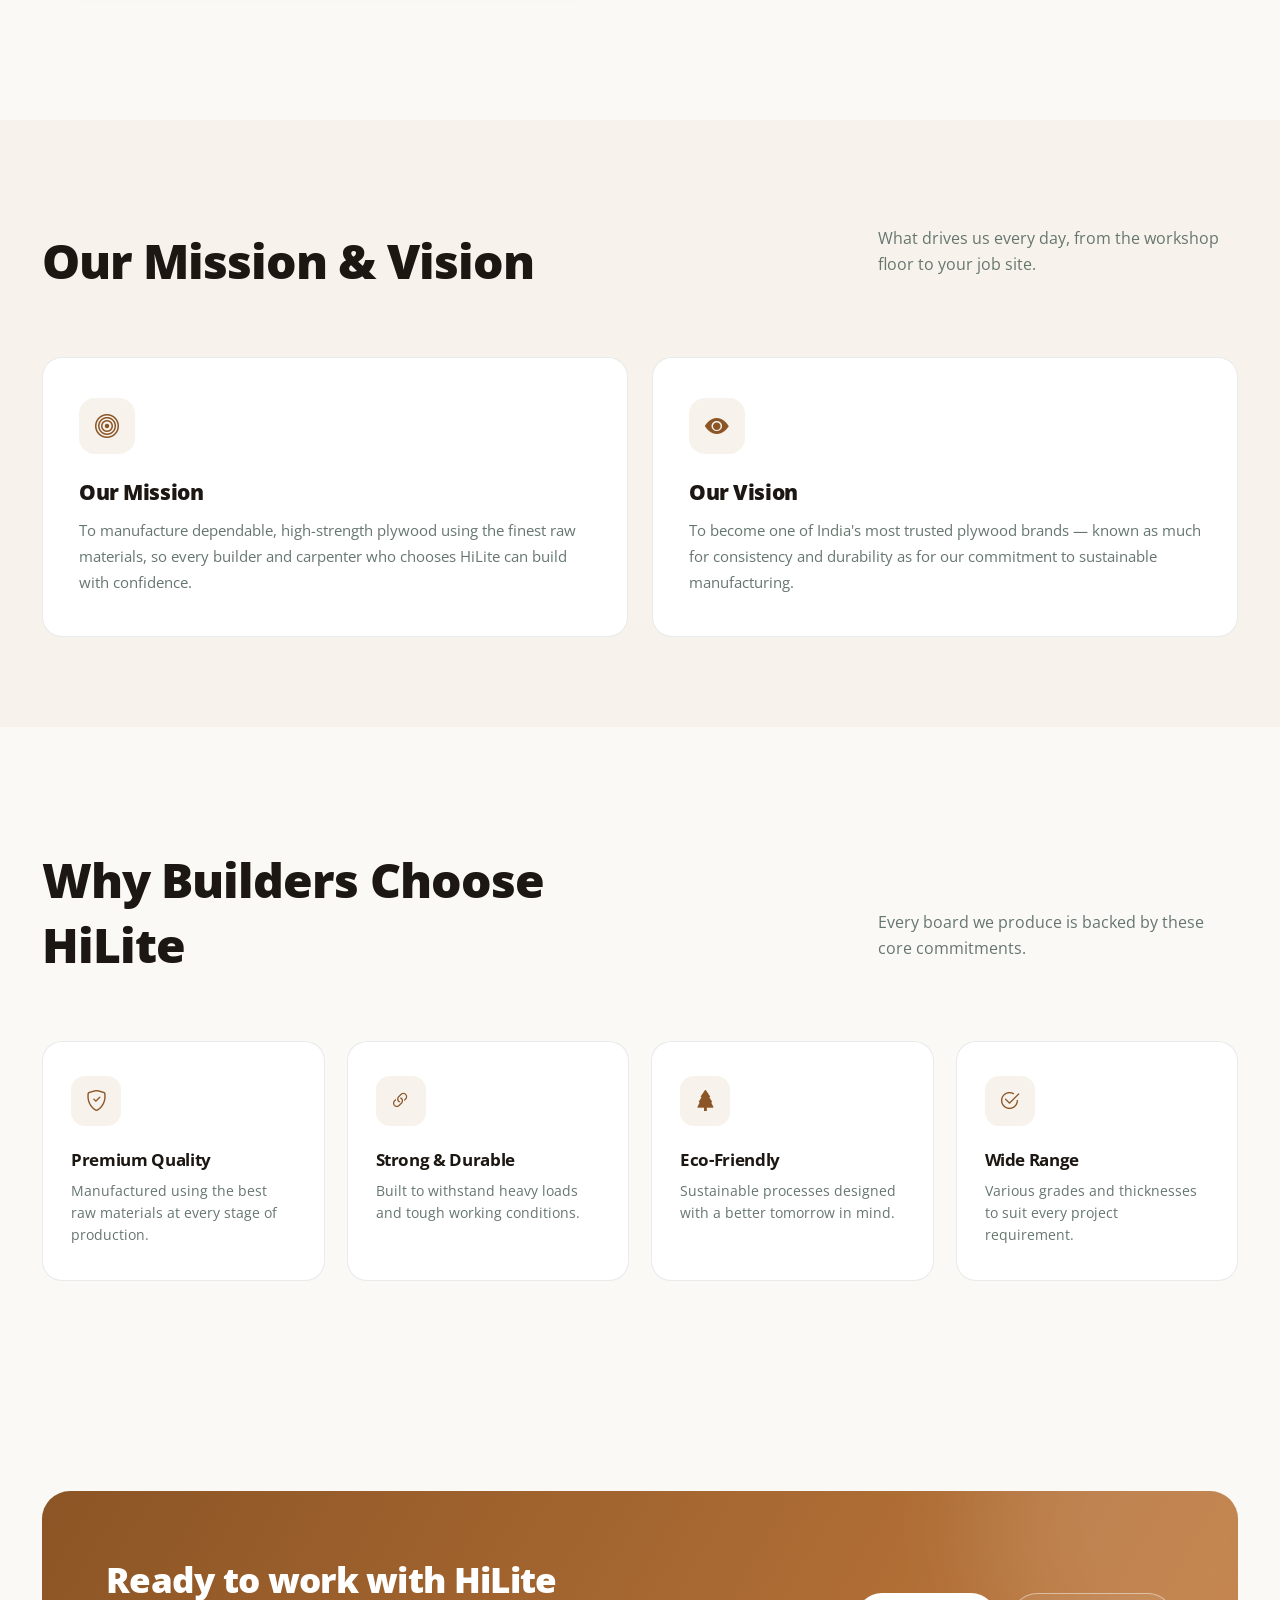
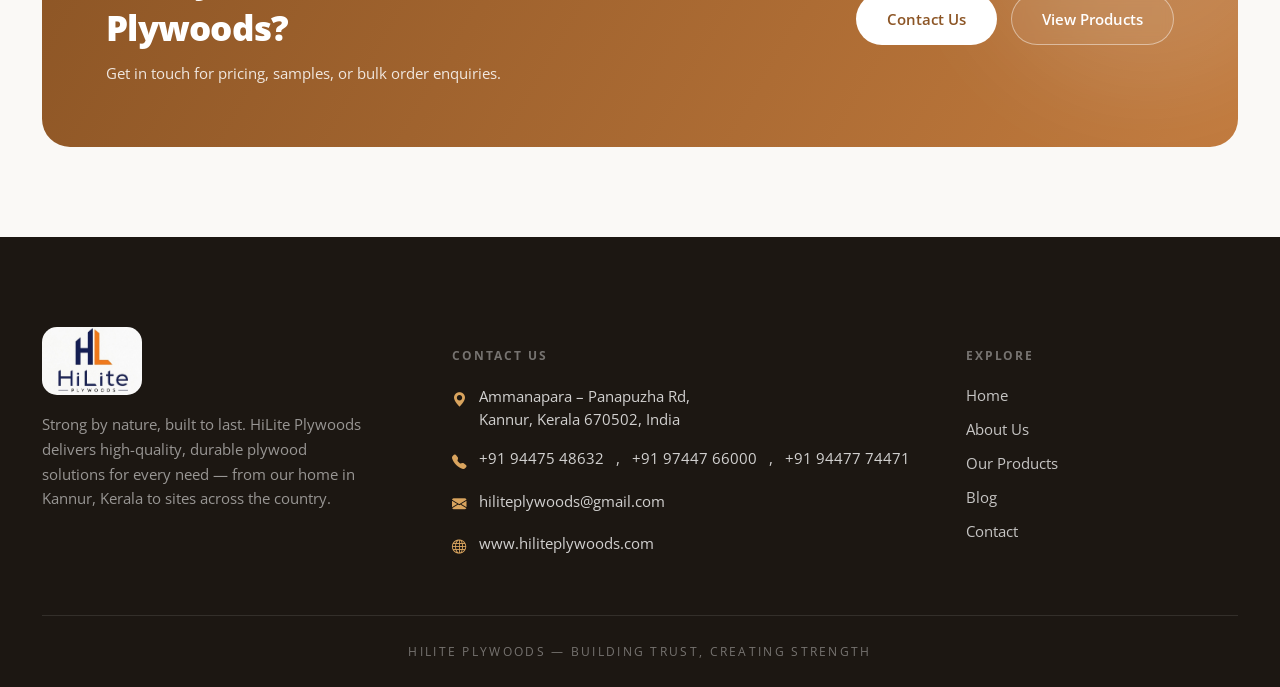
==== commit 1b62a90a: "updates" ====
--- a/about.html
+++ b/about.html
@@ -23,7 +23,7 @@
 <header class="nav">
   <div class="nav-inner">
     <a href="index.html" class="logo">
-     <img src="assets/images/logo.png" alt="" style="max-width: 70px;">
+      <img src="assets/images/logo.png" alt="" style="max-width: 80px;">
     </a>
     <nav class="links">
       <a href="index.html">Home</a>
@@ -33,8 +33,8 @@
       <a href="contact.html">Contact</a>
     </nav>
     <div class="nav-cta">
-      <a class="nav-phone" href="tel:+919567123456"><i class="bi bi-telephone-fill"></i> +91 9567 123 456</a>
-      <a class="btn btn-dark" href="contact.html" style="padding:11px 22px;font-size:13.5px;">Get a Quote</a>
+      <a class="nav-phone" href="tel:+919447548632"><i class="bi bi-telephone-fill"></i>+91 94475 48632</a>
+      <a class="btn btn-dark" href="https://wa.me/919744766000?text=Hello%20HiLite%20Plywoods,%20I%20would%20like%20to%20know%20more%20about%20your%20products." target="_blank" rel="noopener" style="padding:11px 22px;font-size:13.5px;">Get a Quote</a>
     </div>
     <button class="menu-btn" id="menuBtn" aria-label="Open menu"><i class="bi bi-list"></i></button>
   </div>
@@ -99,7 +99,7 @@
   <div class="wrap">
     <div class="about-story">
       <div class="story-img" data-aos="fade-right">
-        <img src="https://images.unsplash.com/photo-1639038312723-75ba817ef552?auto=format&fit=crop&w=900&q=80" alt="HiLite Plywoods warehouse stacked with plywood boards">
+        <img src="assets/images/backgrounds_firm (4).jpeg" alt="HiLite Plywoods warehouse stacked with plywood boards">
         <div class="story-badge"><b>15+</b><span>Years Strong</span></div>
       </div>
       <div data-aos="fade-left">
@@ -177,7 +177,7 @@
         <p>Get in touch for pricing, samples, or bulk order enquiries.</p>
       </div>
       <div class="cta-actions">
-        <a class="btn btn-white" href="contact.html">Contact Us</a>
+        <a class="btn btn-white" href="https://wa.me/919744766000?text=Hello%20HiLite%20Plywoods,%20I%20would%20like%20to%20know%20more%20about%20your%20products." target="_blank" rel="noopener">Contact Us</a>
         <a class="btn btn-ghost" href="index.html#products">View Products</a>
       </div>
     </div>
@@ -198,7 +198,7 @@
         <h5>Contact Us</h5>
         <ul class="footer-list">
           <li><i class="bi bi-geo-alt-fill"></i> Ammanapara – Panapuzha Rd,<br>Kannur, Kerala 670502, India</li>
-          <li><i class="bi bi-telephone-fill"></i> <a href="tel:+919567123456">+91 9567 123 456</a></li>
+          <li class="phone-list-item"><i class="bi bi-telephone-fill"></i> <a href="tel:+919447548632">+91 94475 48632</a>, <a href="tel:+919744766000">+91 97447 66000</a>, <a href="tel:+919447774471">+91 94477 74471</a></li>
           <li><i class="bi bi-envelope-fill"></i> <a href="mailto:hiliteplywoods@gmail.com">hiliteplywoods@gmail.com</a></li>
           <li><i class="bi bi-globe"></i> <a href="https://www.hiliteplywoods.com" target="_blank" rel="noopener">www.hiliteplywoods.com</a></li>
         </ul>
--- a/assets/css/style.css
+++ b/assets/css/style.css
@@ -297,6 +297,13 @@
 nav.links a:hover::after {
     width: 100%;
 }
+nav.links a.active {
+    color: var(--ink);
+}
+
+nav.links a.active::after {
+    width: 100%;
+}
 
 .nav-cta {
     display: flex;
@@ -1314,6 +1321,14 @@
         padding: 64px 0;
     }
 }
+.phone-list-item {
+    white-space: nowrap;
+  }
+  @media (max-width: 576px) {
+    .phone-list-item {
+      white-space: normal;
+    }
+  }
 
 /* ===== PAGE BANNER (interior pages: About / Contact / Blog headers) ===== */
 .page-banner {
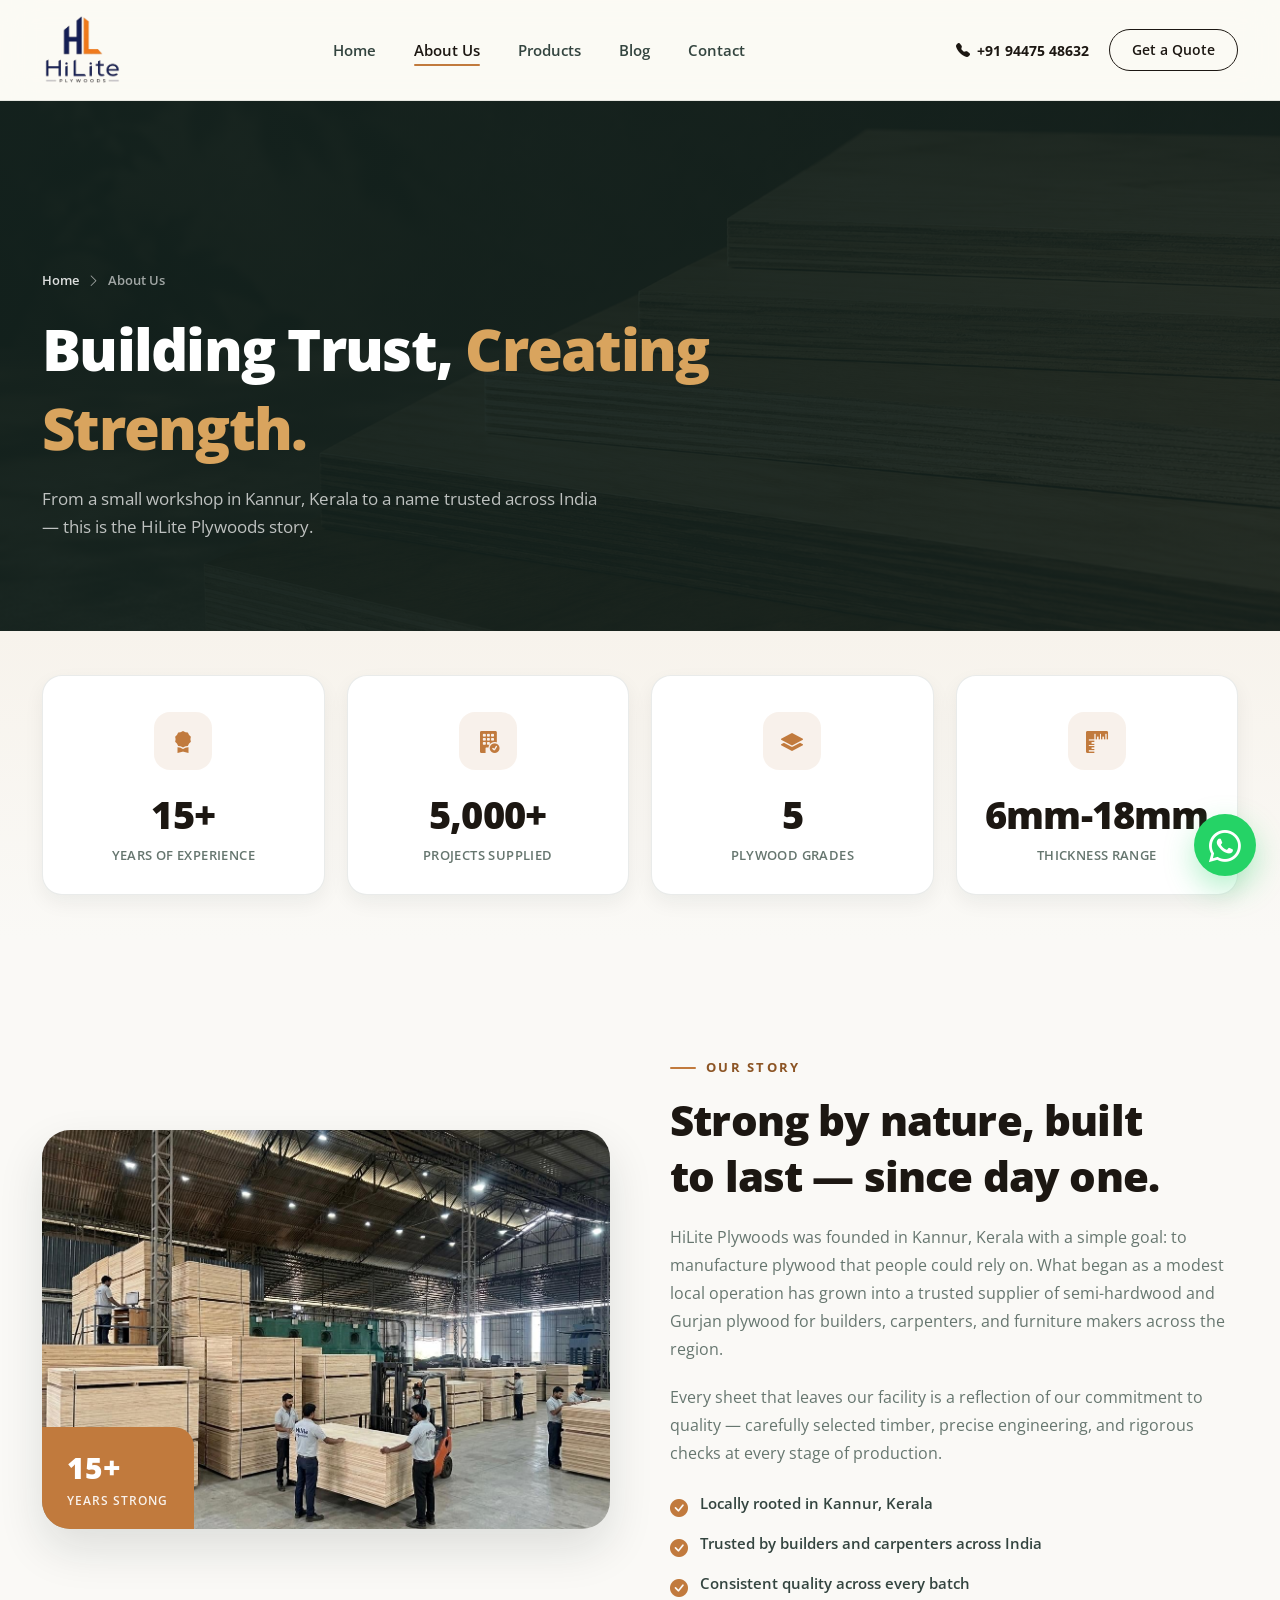
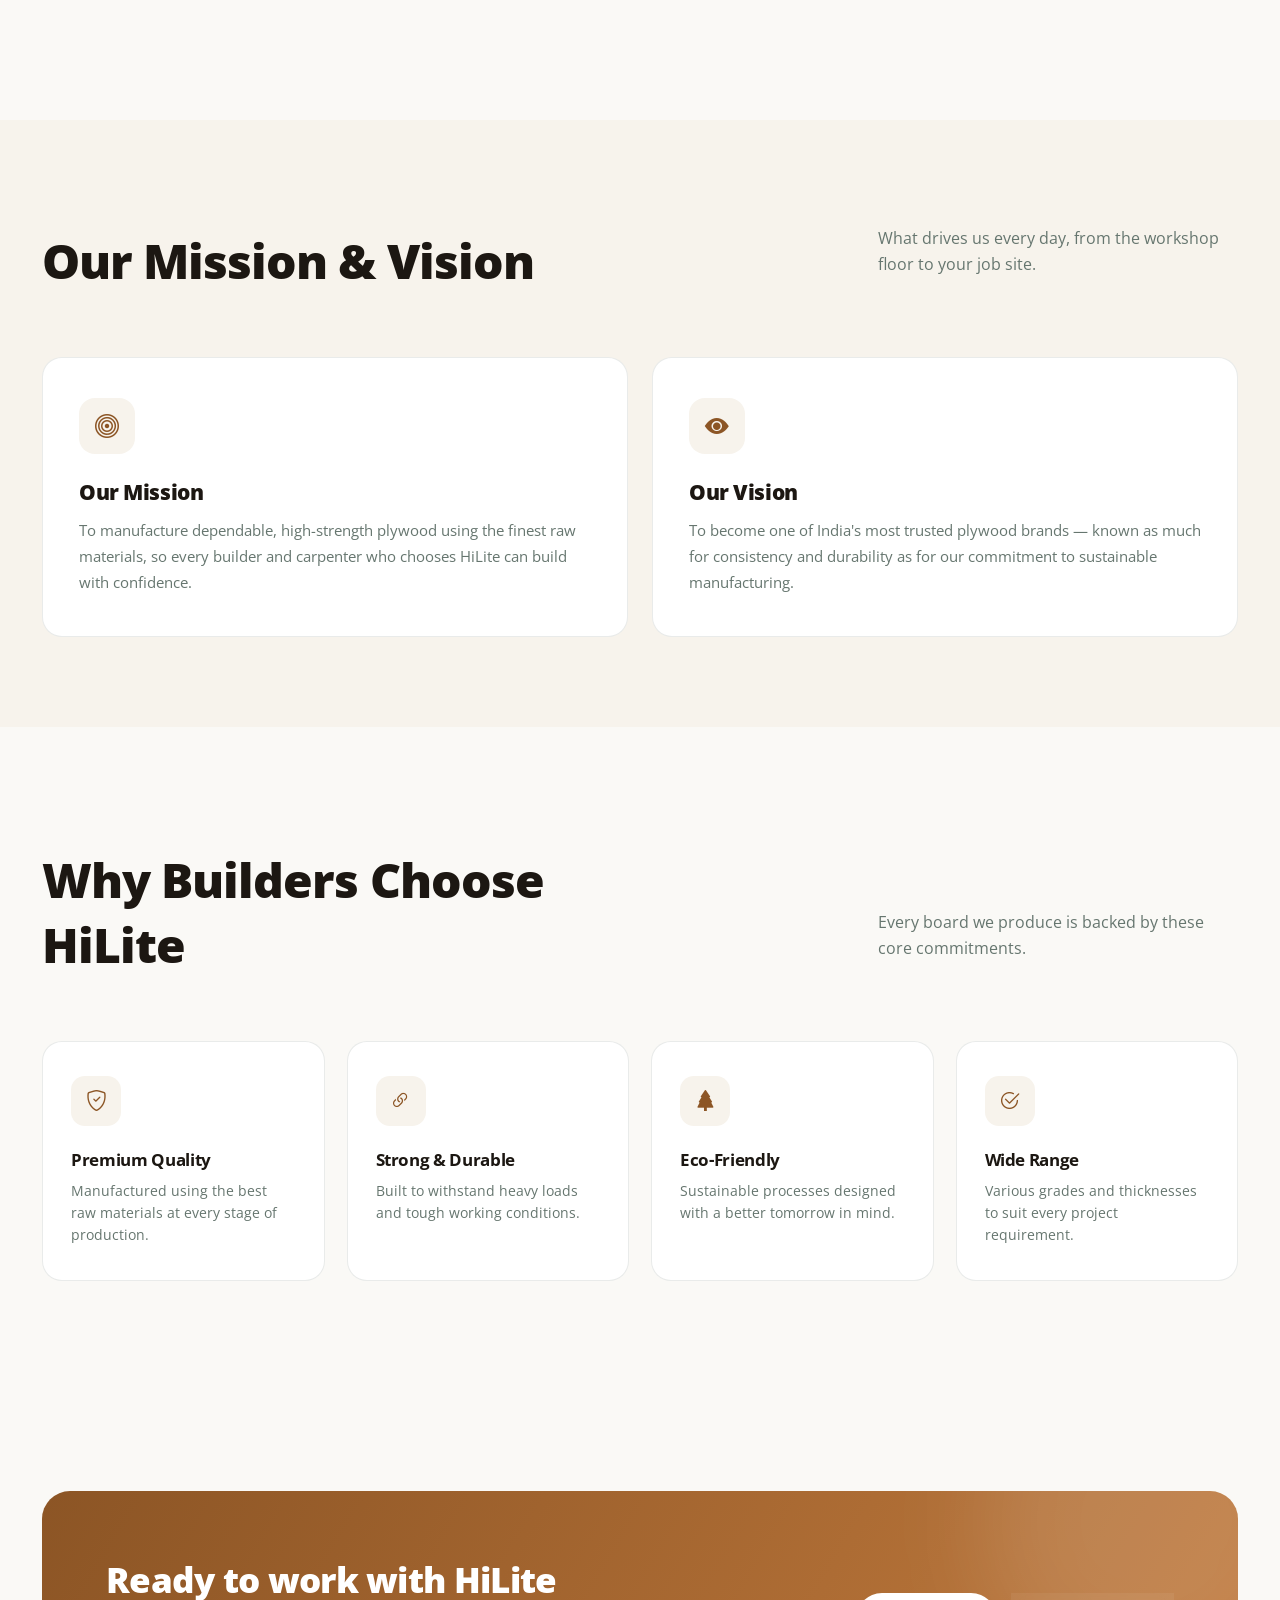
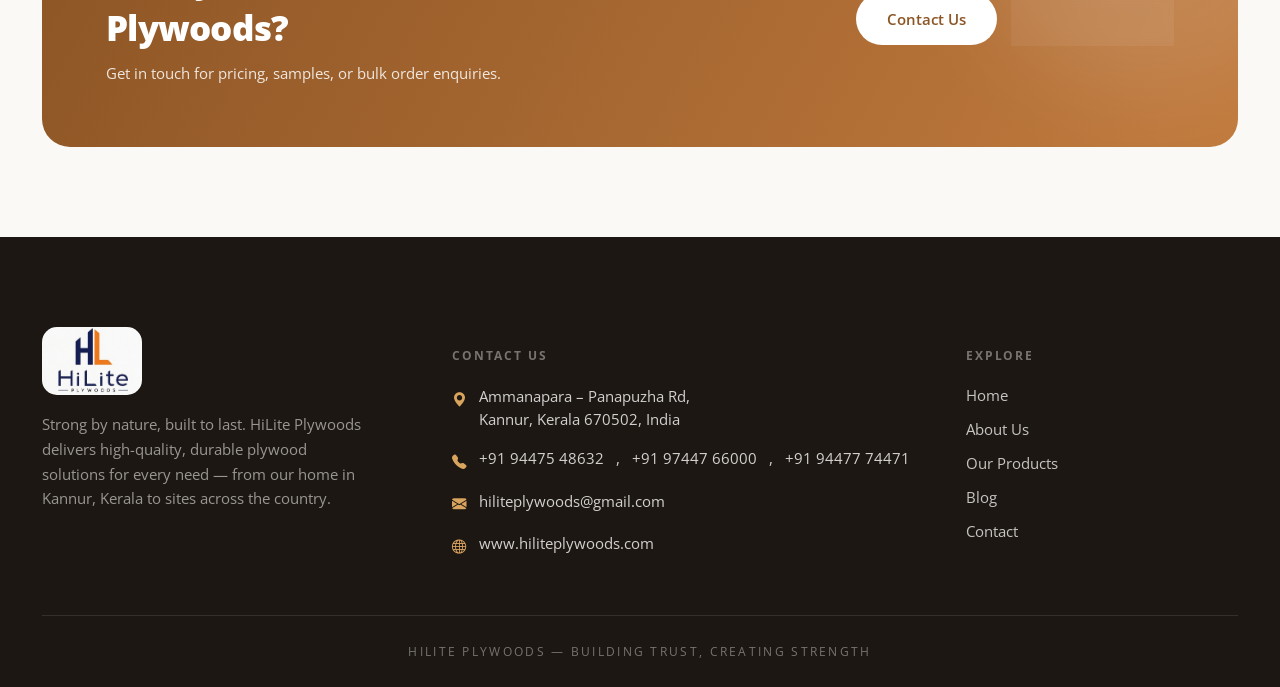
==== commit 7137e941: "updates" ====
--- a/about.html
+++ b/about.html
@@ -99,7 +99,7 @@
   <div class="wrap">
     <div class="about-story">
       <div class="story-img" data-aos="fade-right">
-        <img src="assets/images/backgrounds_firm (4).jpeg" alt="HiLite Plywoods warehouse stacked with plywood boards">
+        <img src="assets/images/firm.jpeg" alt="HiLite Plywoods warehouse stacked with plywood boards">
         <div class="story-badge"><b>15+</b><span>Years Strong</span></div>
       </div>
       <div data-aos="fade-left">
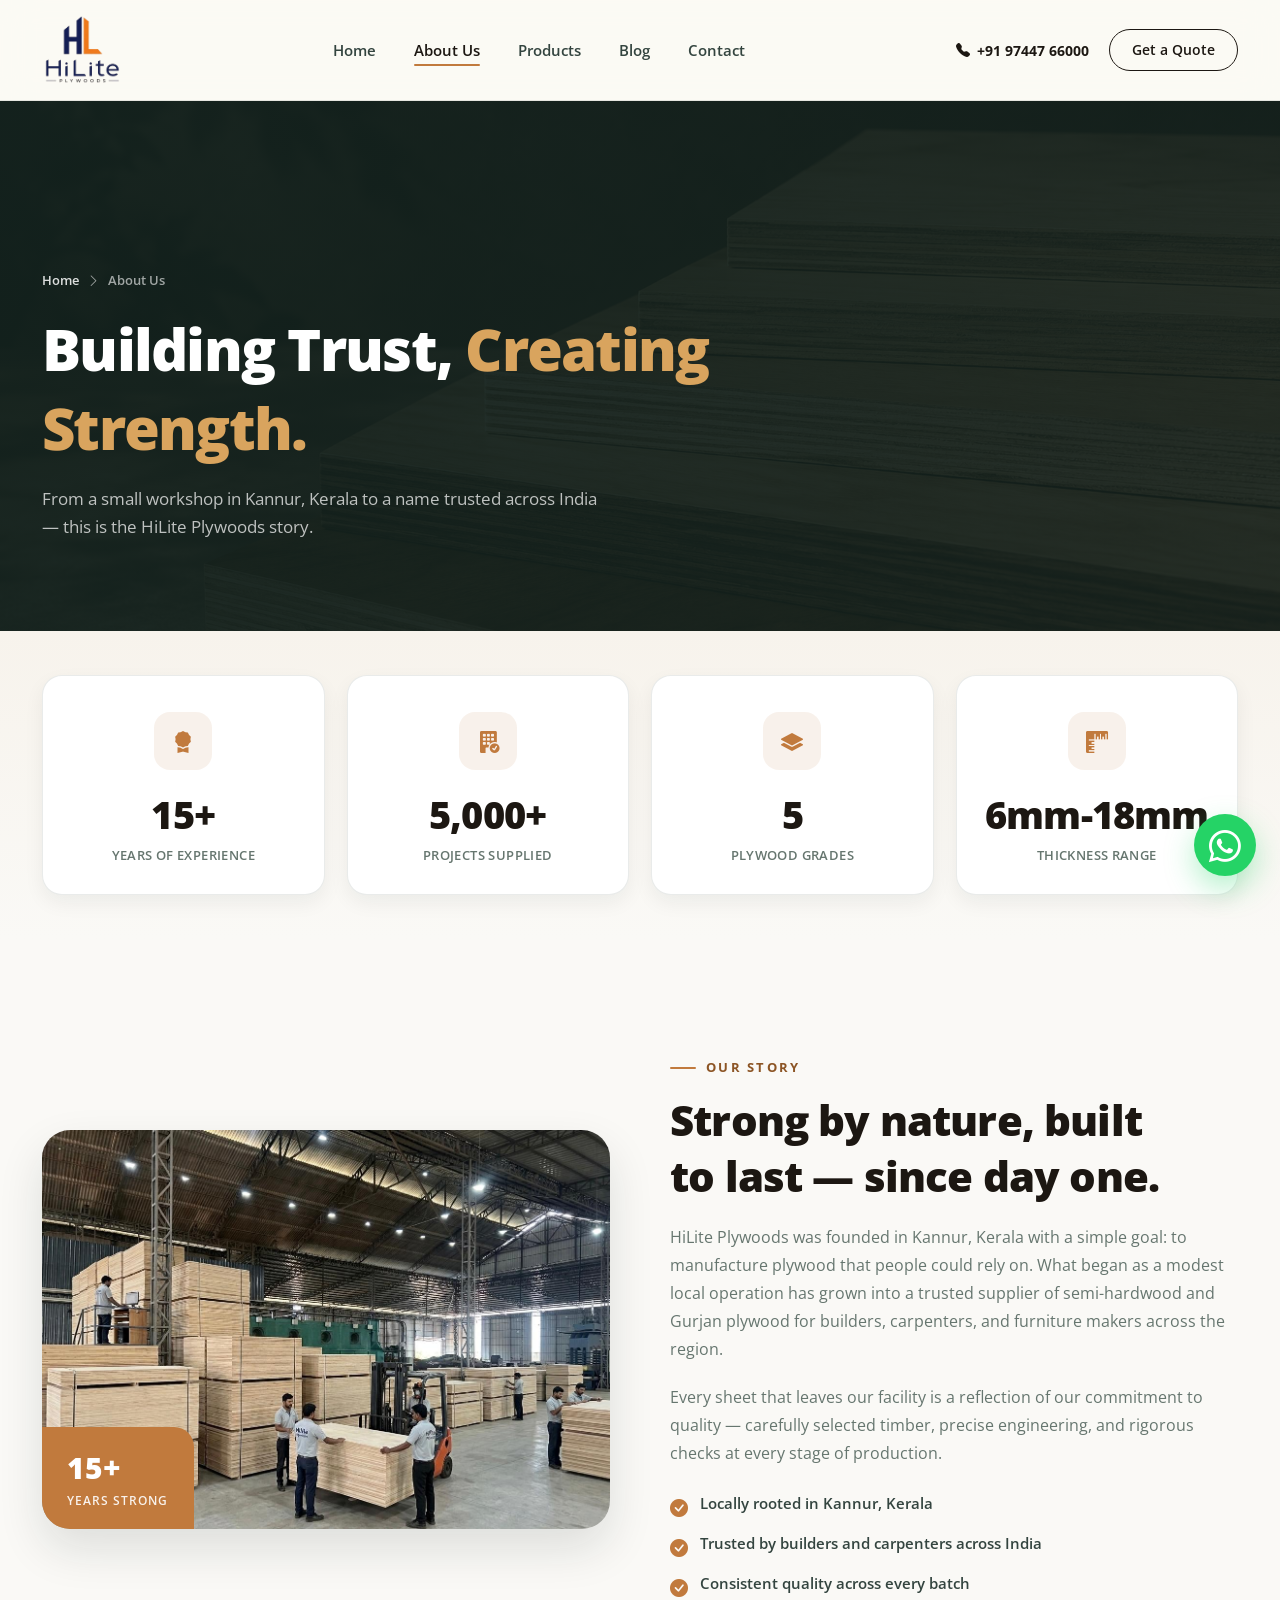
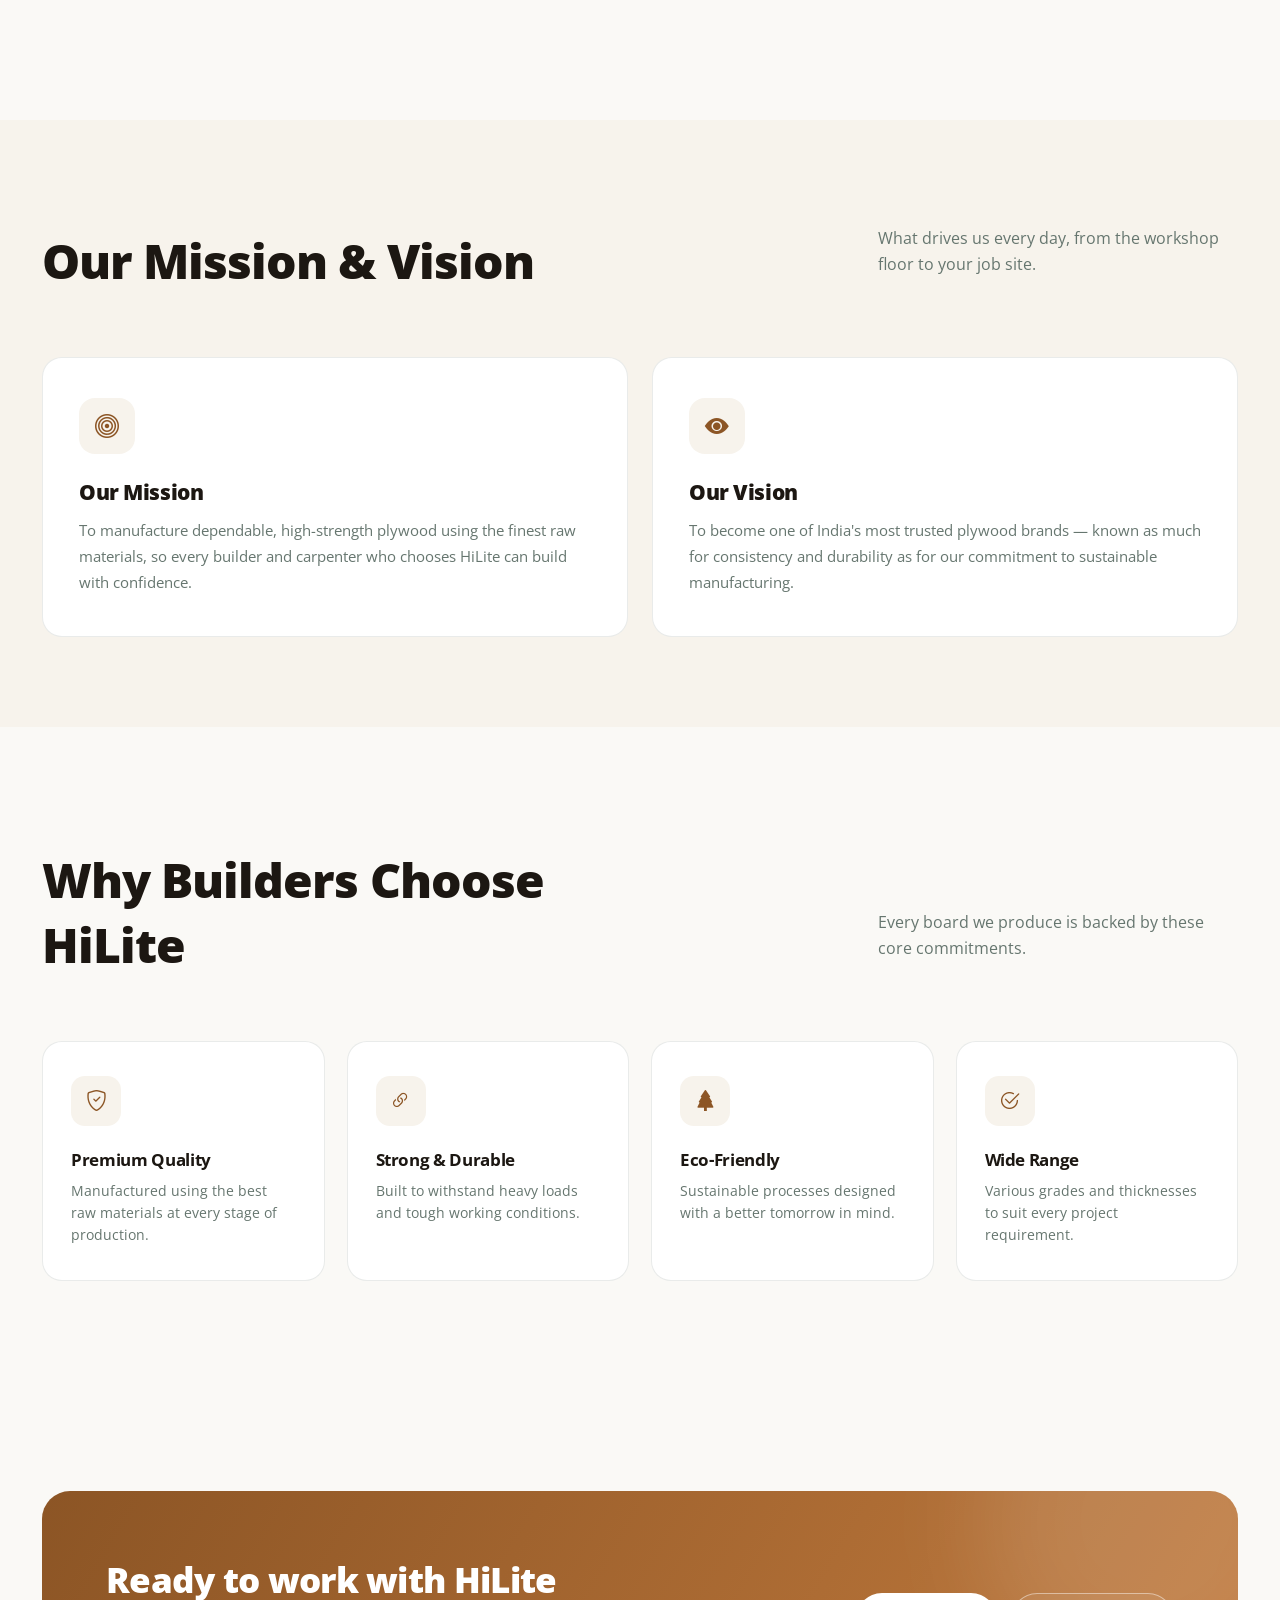
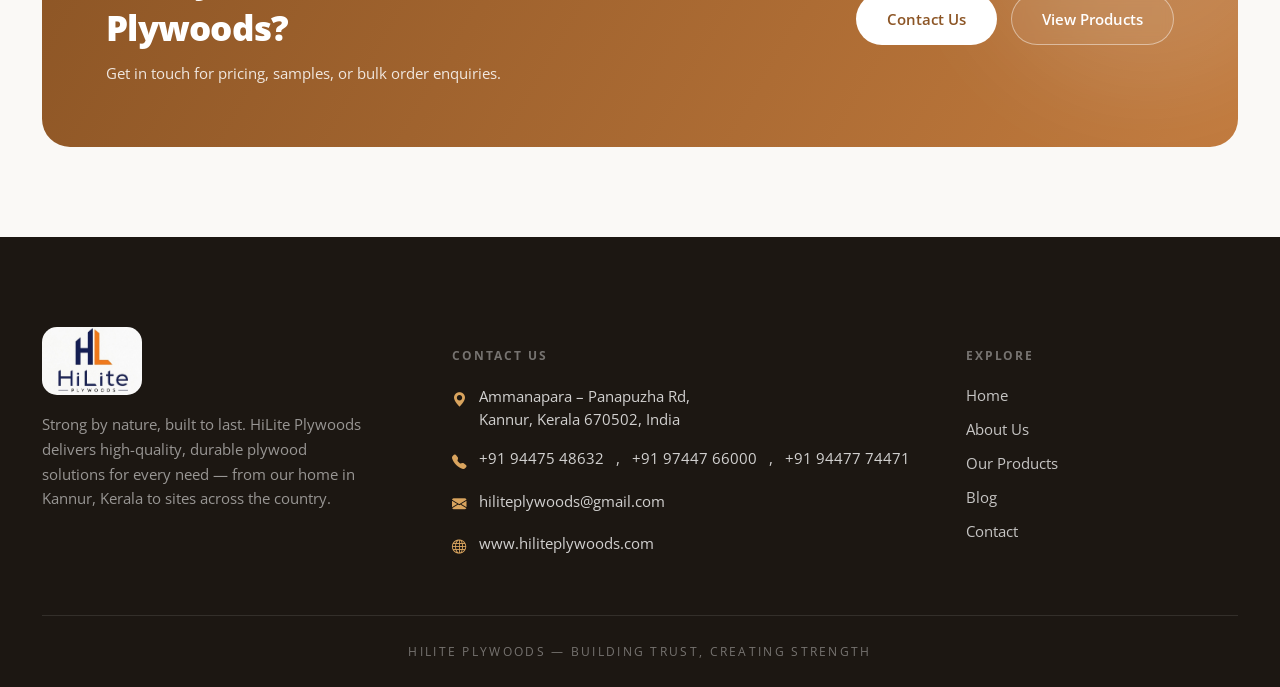
==== commit dc7aaddd: "phone number changed" ====
--- a/about.html
+++ b/about.html
@@ -33,7 +33,7 @@
       <a href="contact.html">Contact</a>
     </nav>
     <div class="nav-cta">
-      <a class="nav-phone" href="tel:+919447548632"><i class="bi bi-telephone-fill"></i>+91 94475 48632</a>
+      <a class="nav-phone" href="tel:+919744766000"><i class="bi bi-telephone-fill"></i>+91 97447 66000</a>
       <a class="btn btn-dark" href="https://wa.me/919744766000?text=Hello%20HiLite%20Plywoods,%20I%20would%20like%20to%20know%20more%20about%20your%20products." target="_blank" rel="noopener" style="padding:11px 22px;font-size:13.5px;">Get a Quote</a>
     </div>
     <button class="menu-btn" id="menuBtn" aria-label="Open menu"><i class="bi bi-list"></i></button>
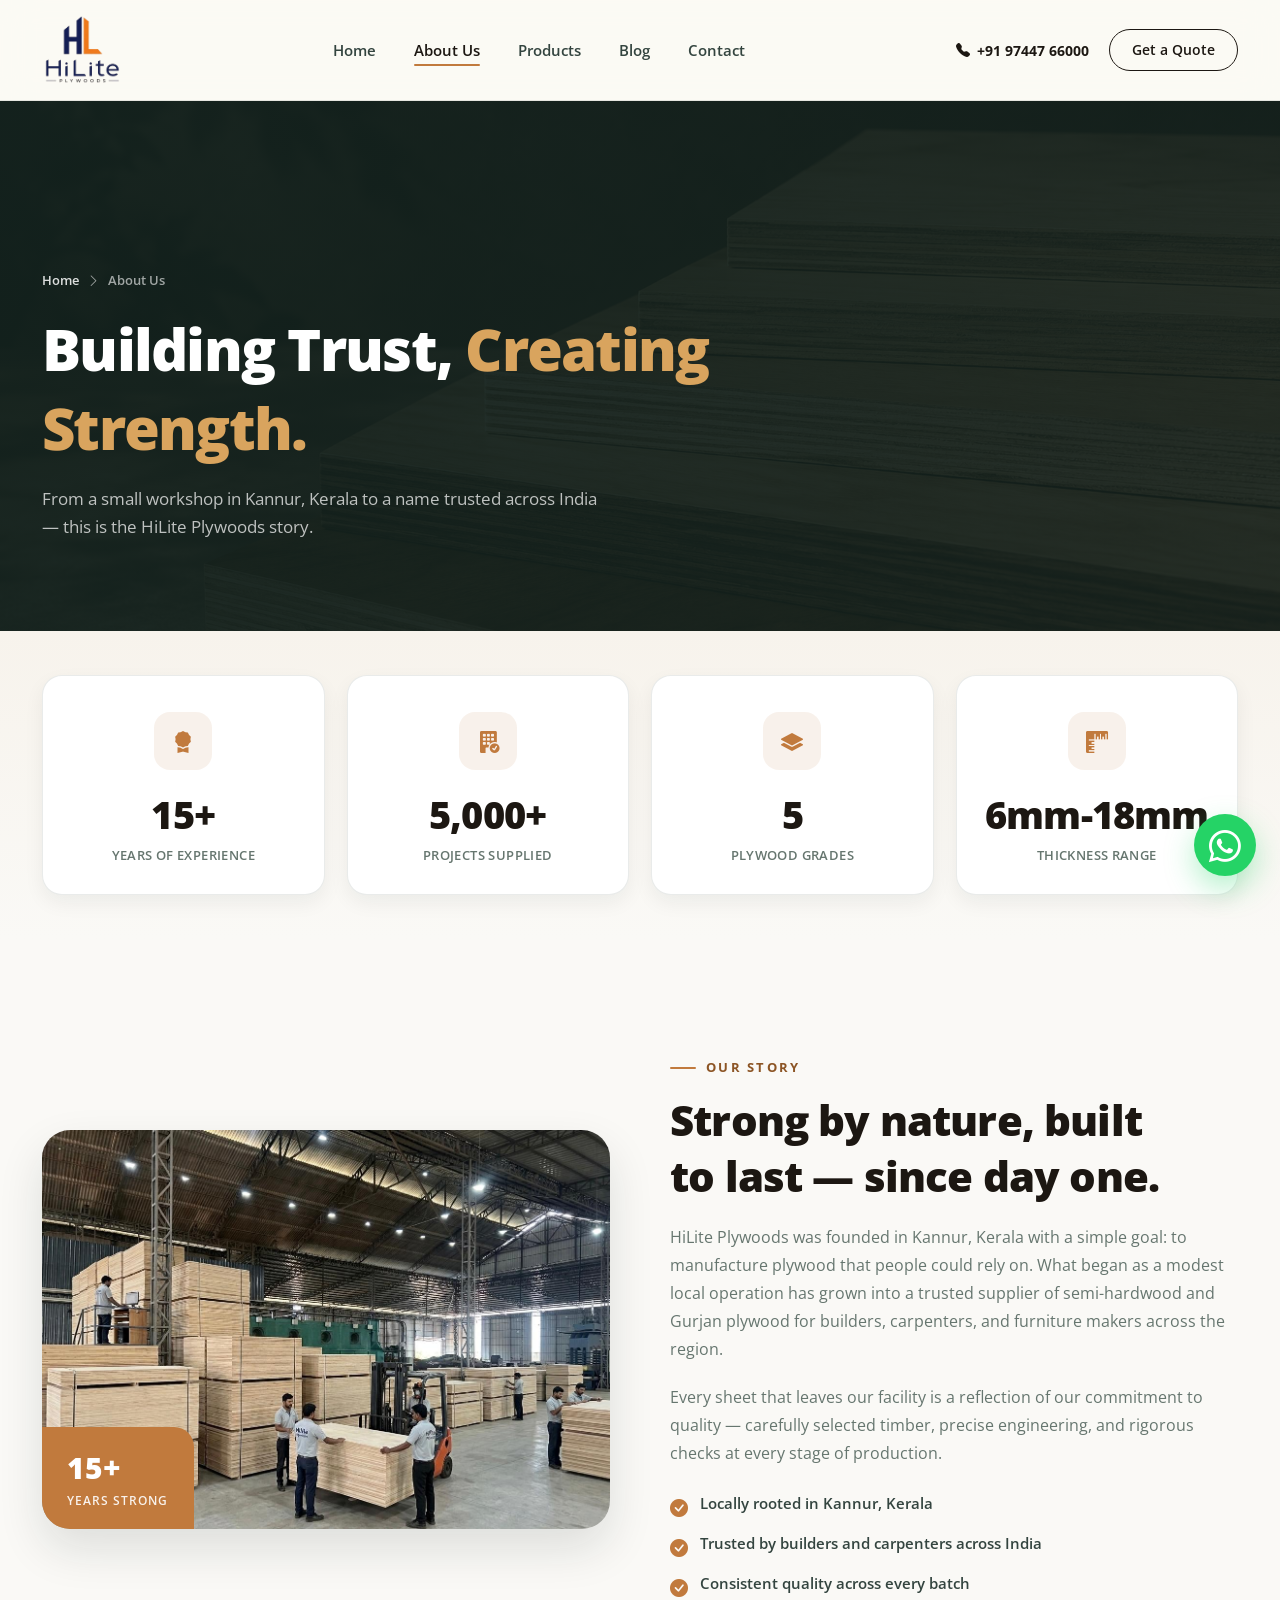
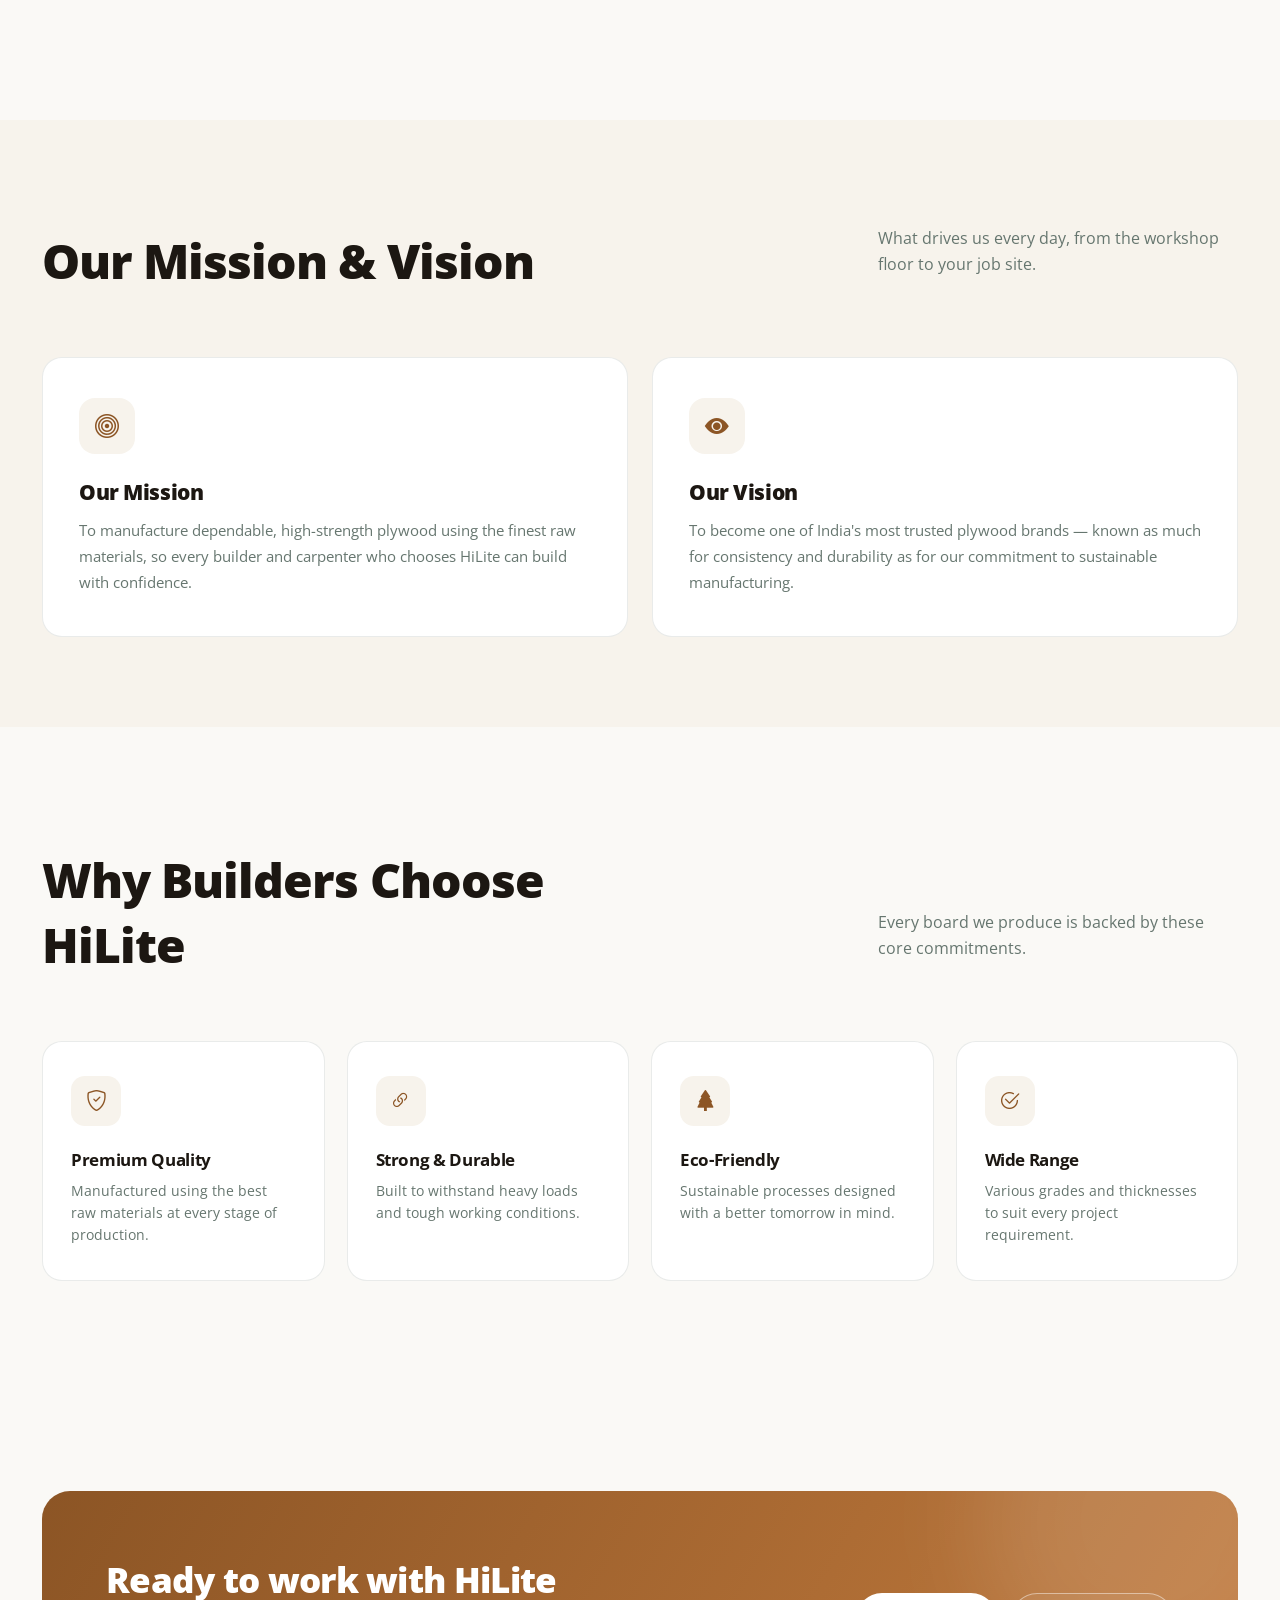
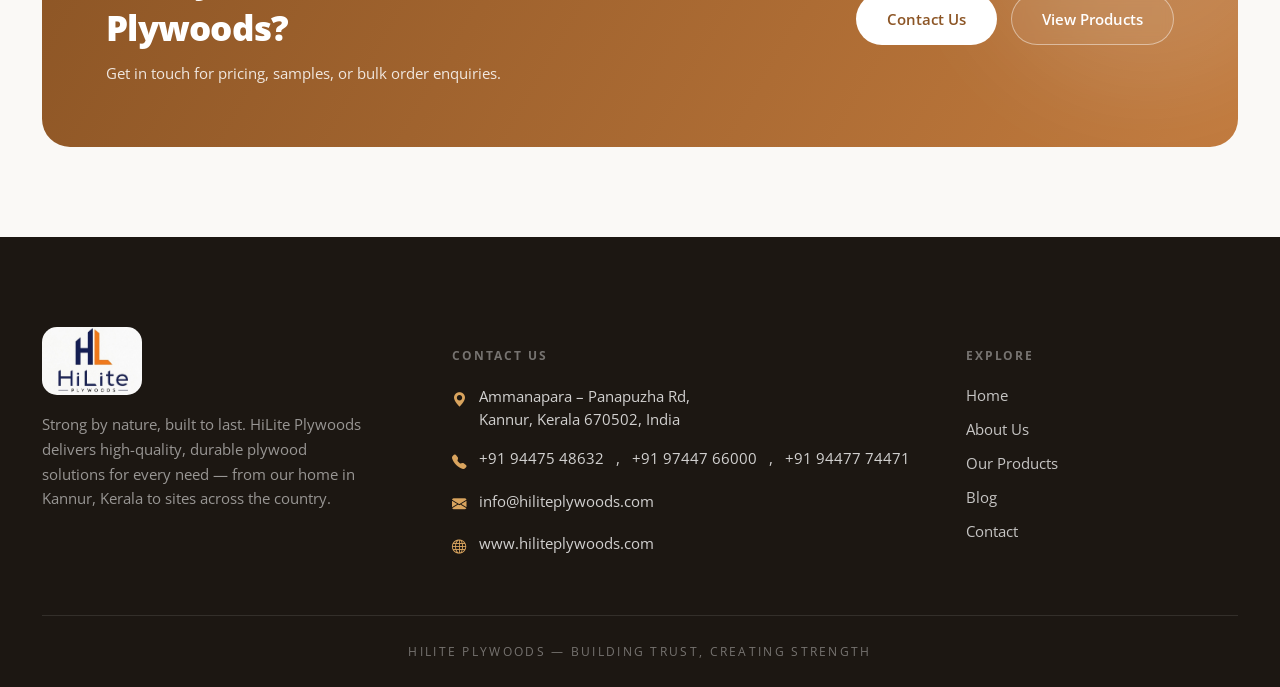
==== commit 4c6a9bf8: "mail added" ====
--- a/about.html
+++ b/about.html
@@ -199,7 +199,7 @@
         <ul class="footer-list">
           <li><i class="bi bi-geo-alt-fill"></i> Ammanapara – Panapuzha Rd,<br>Kannur, Kerala 670502, India</li>
           <li class="phone-list-item"><i class="bi bi-telephone-fill"></i> <a href="tel:+919447548632">+91 94475 48632</a>, <a href="tel:+919744766000">+91 97447 66000</a>, <a href="tel:+919447774471">+91 94477 74471</a></li>
-          <li><i class="bi bi-envelope-fill"></i> <a href="mailto:hiliteplywoods@gmail.com">hiliteplywoods@gmail.com</a></li>
+          <li><i class="bi bi-envelope-fill"></i> <a href="mailto:info@hiliteplywoods.com">info@hiliteplywoods.com</a></li>
           <li><i class="bi bi-globe"></i> <a href="https://www.hiliteplywoods.com" target="_blank" rel="noopener">www.hiliteplywoods.com</a></li>
         </ul>
       </div>
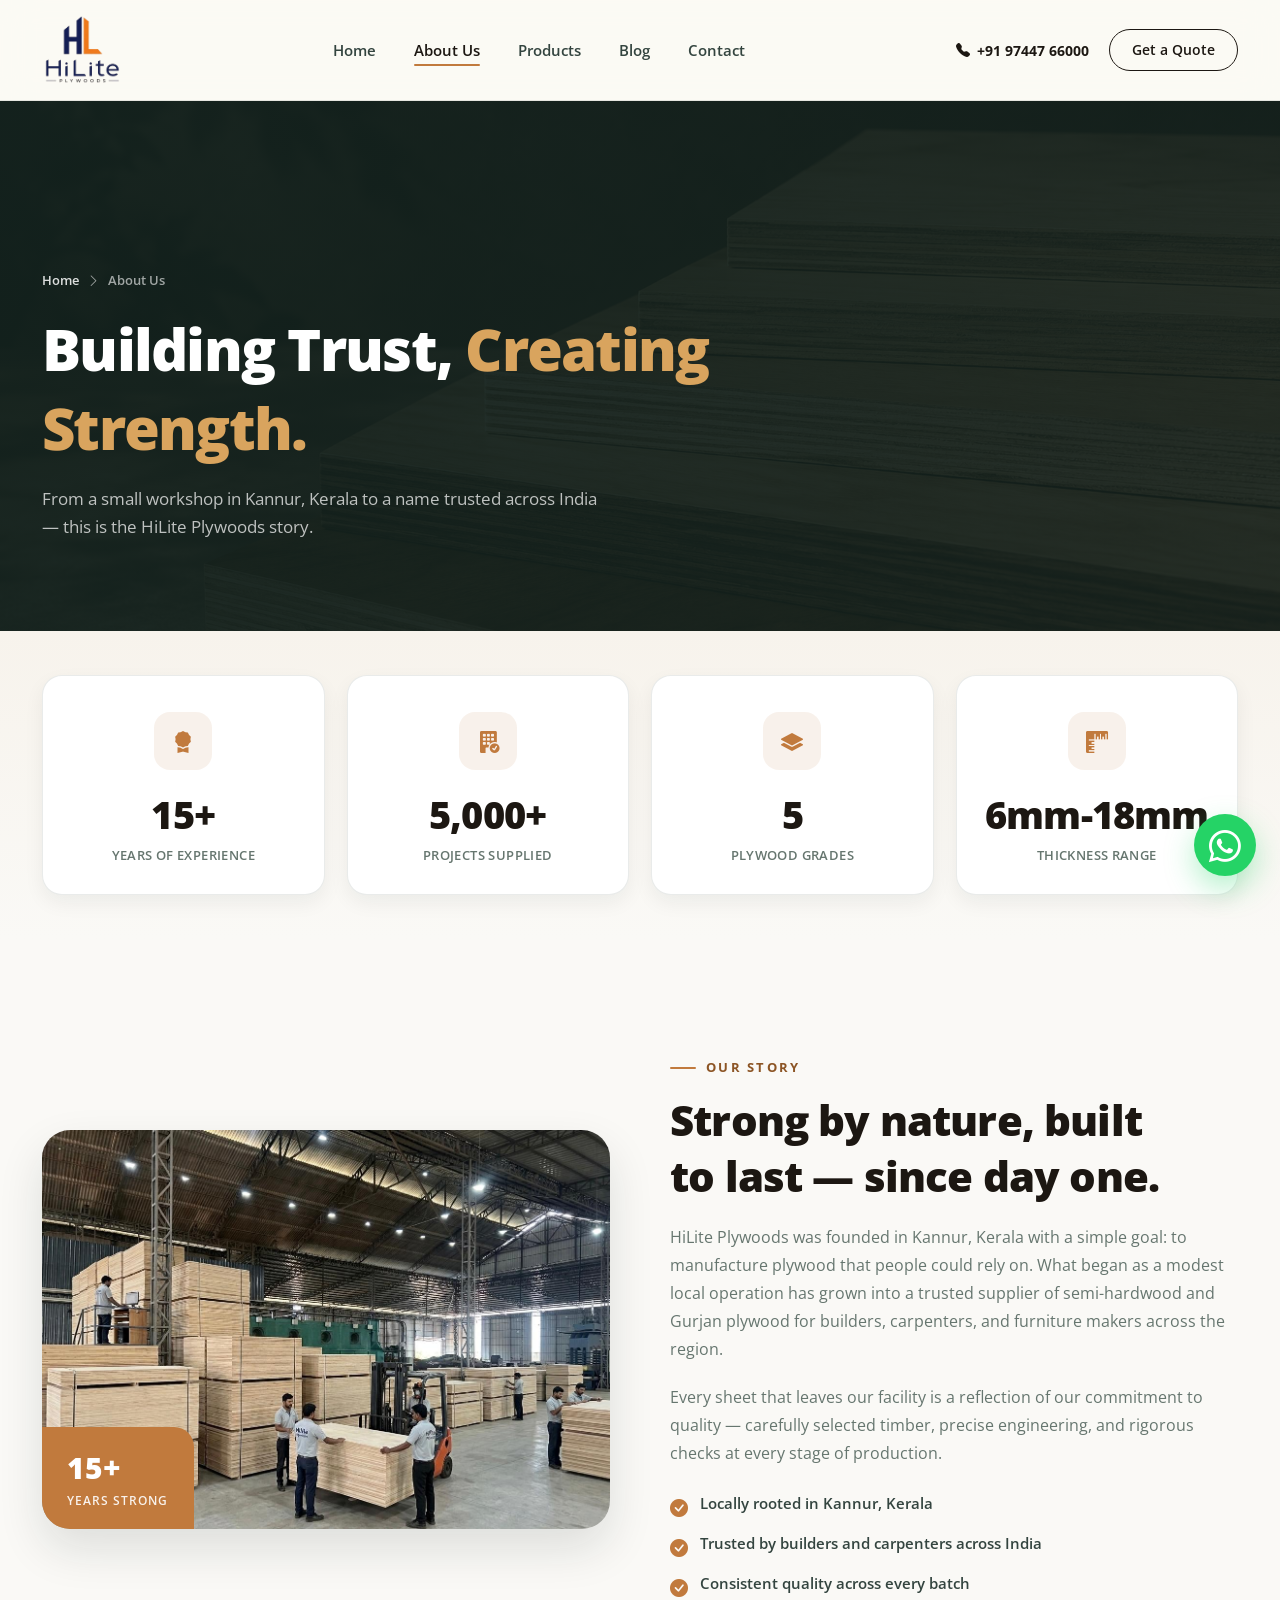
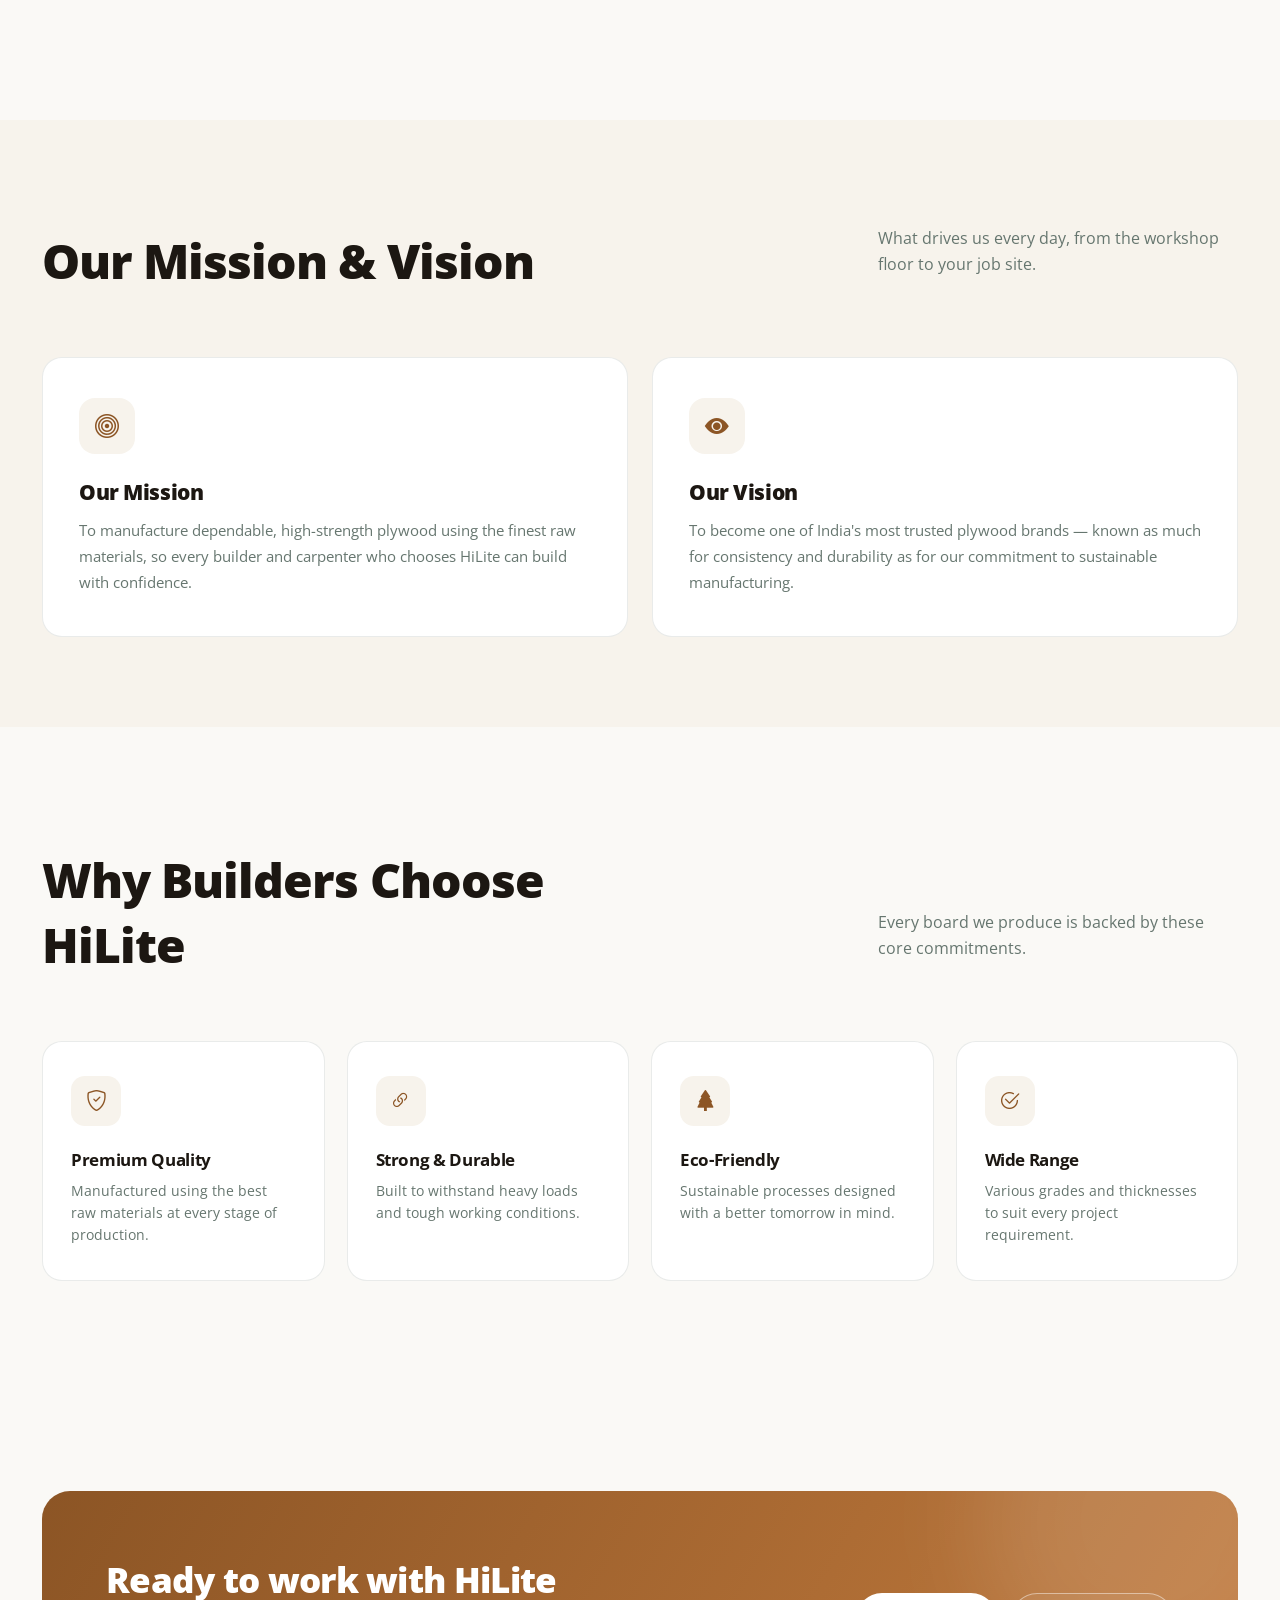
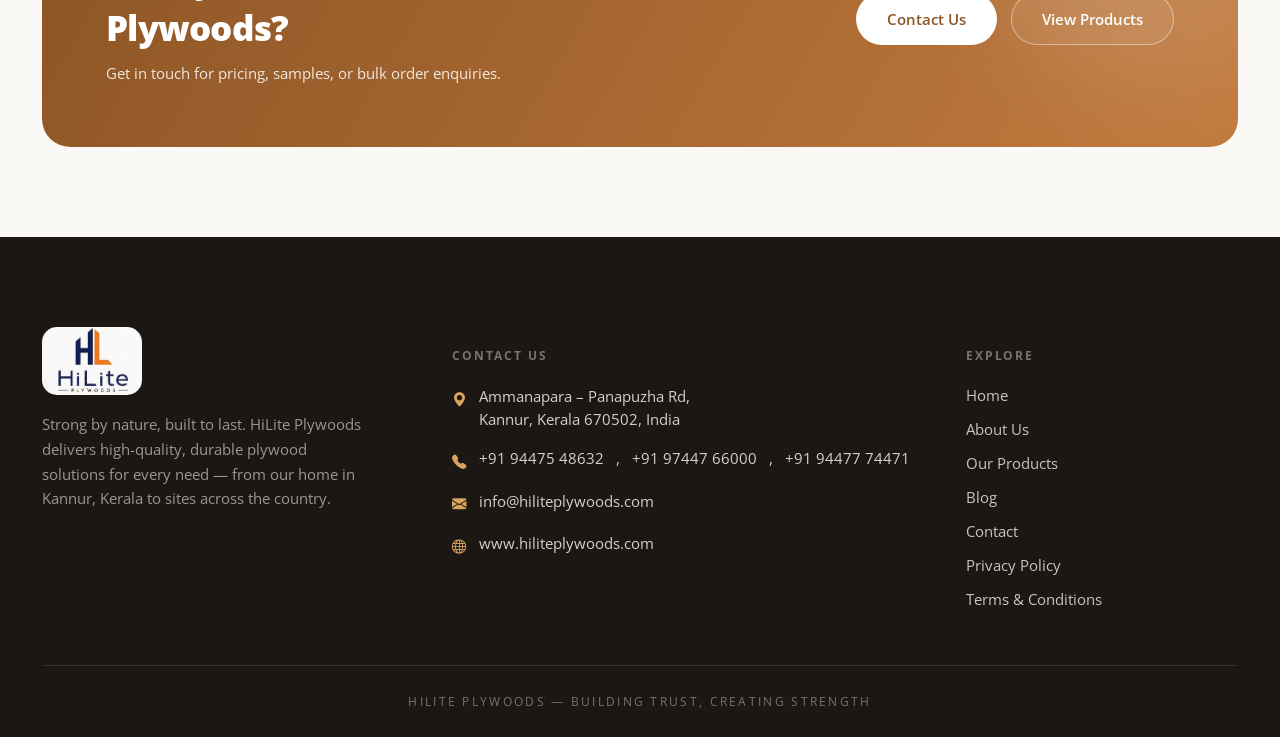
==== commit 41983d00: "privacy policy" ====
--- a/about.html
+++ b/about.html
@@ -211,6 +211,8 @@
           <a href="index.html#products">Our Products</a>
           <a href="blog.html">Blog</a>
           <a href="contact.html">Contact</a>
+          <a href="privacy.html">Privacy Policy</a>
+          <a href="terms.html">Terms &amp; Conditions</a>
         </div>
       </div>
     </div>
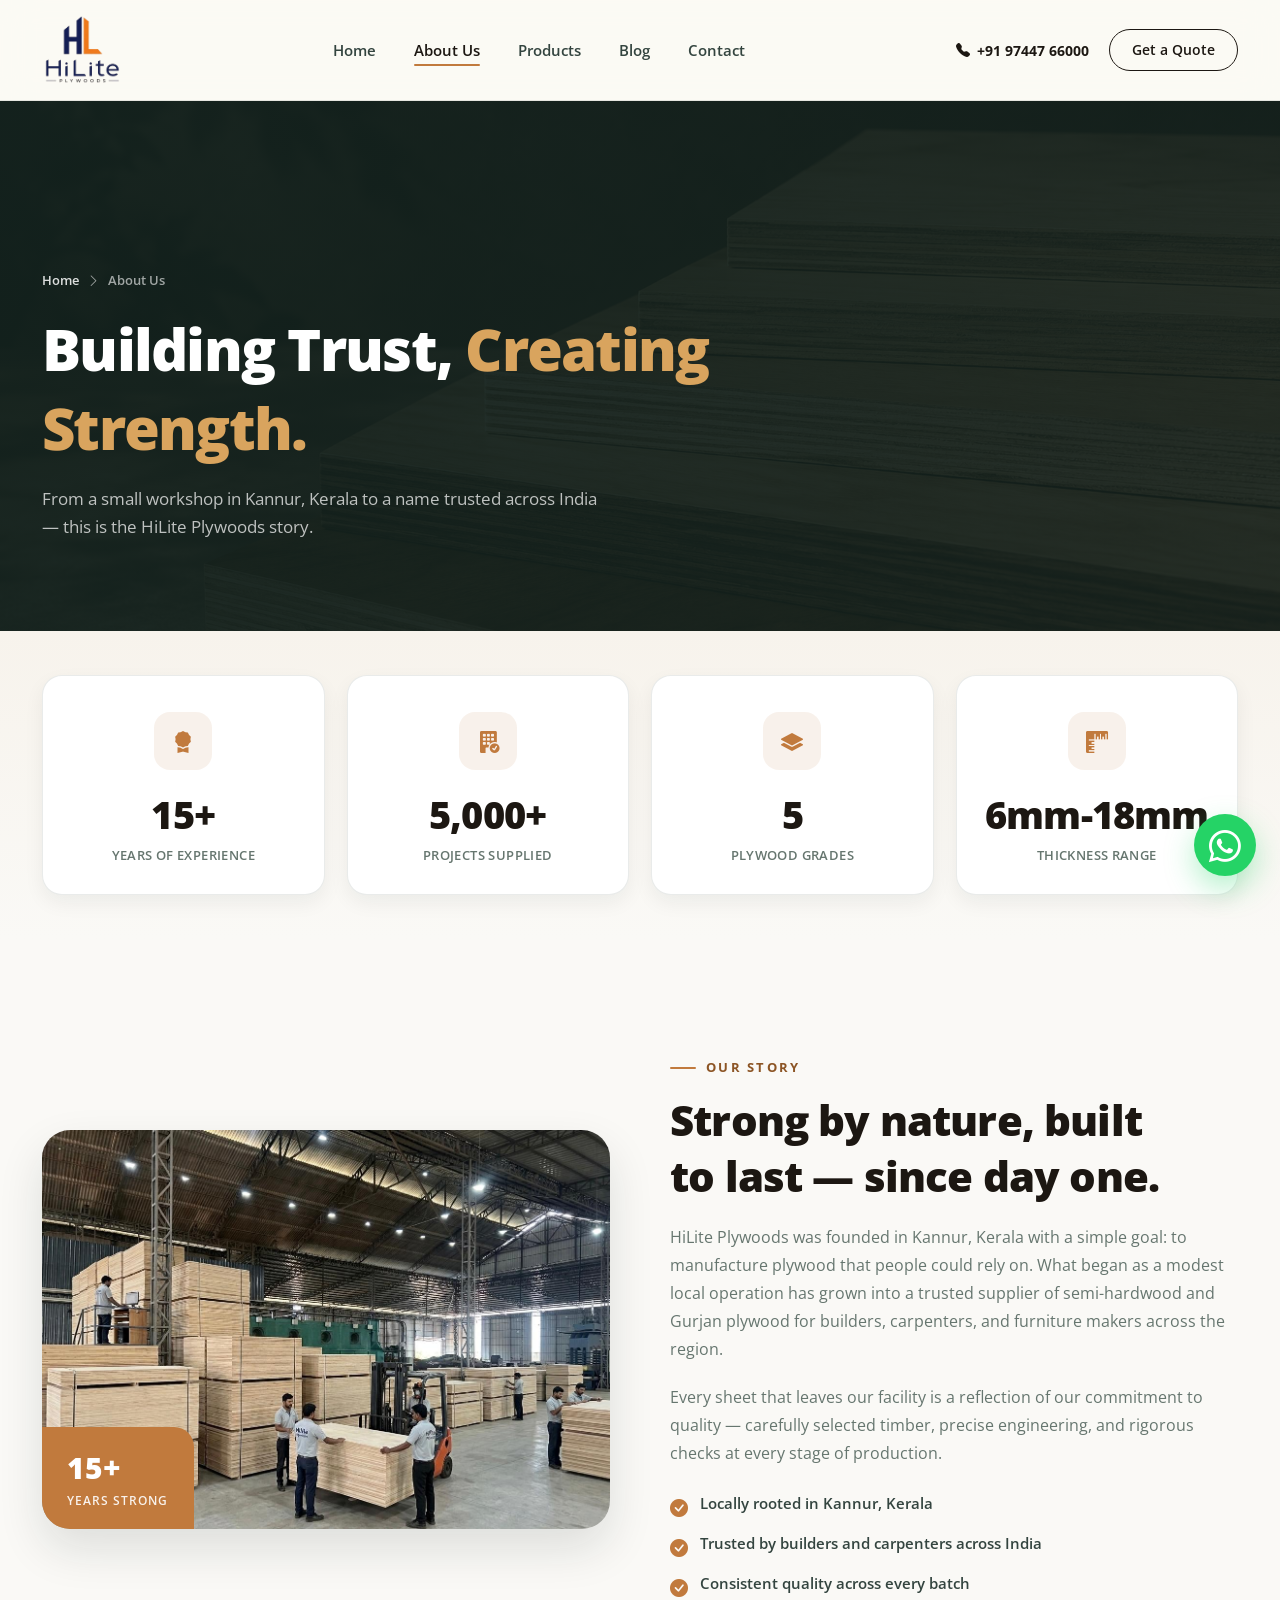
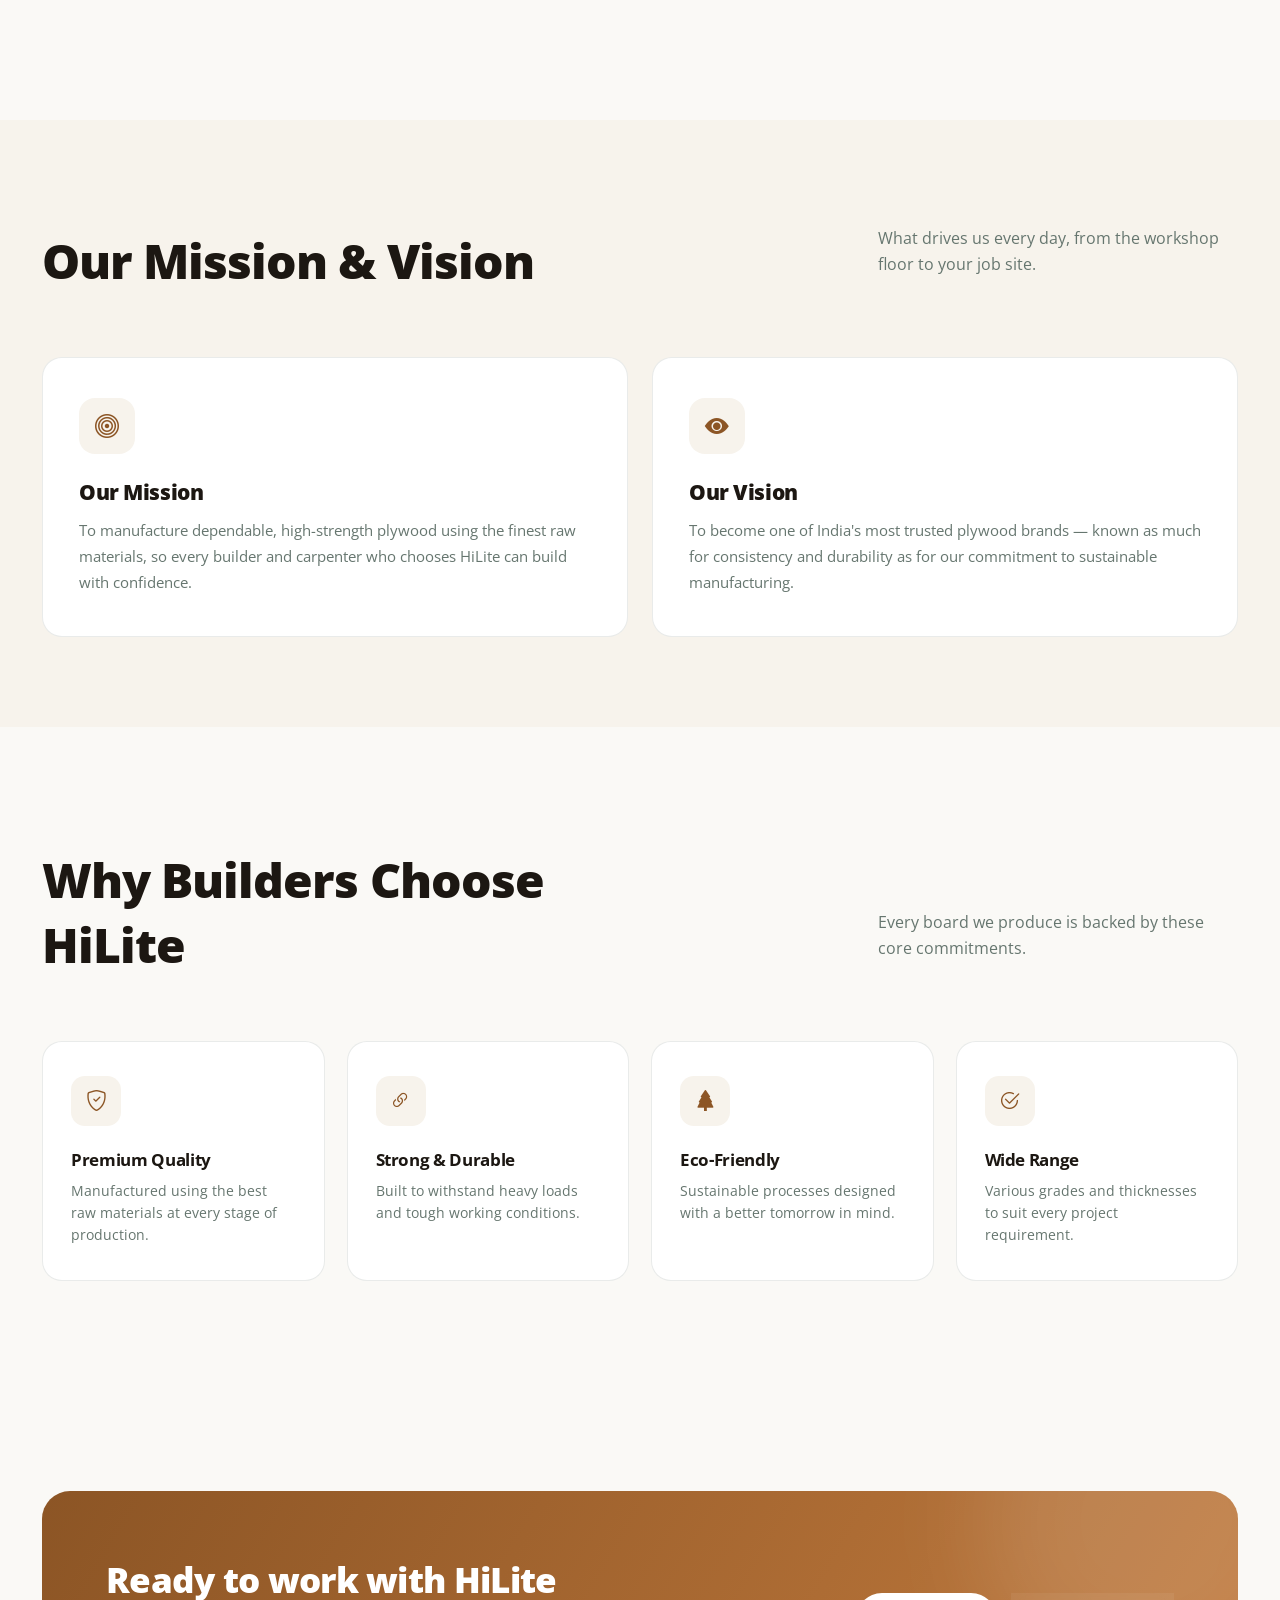
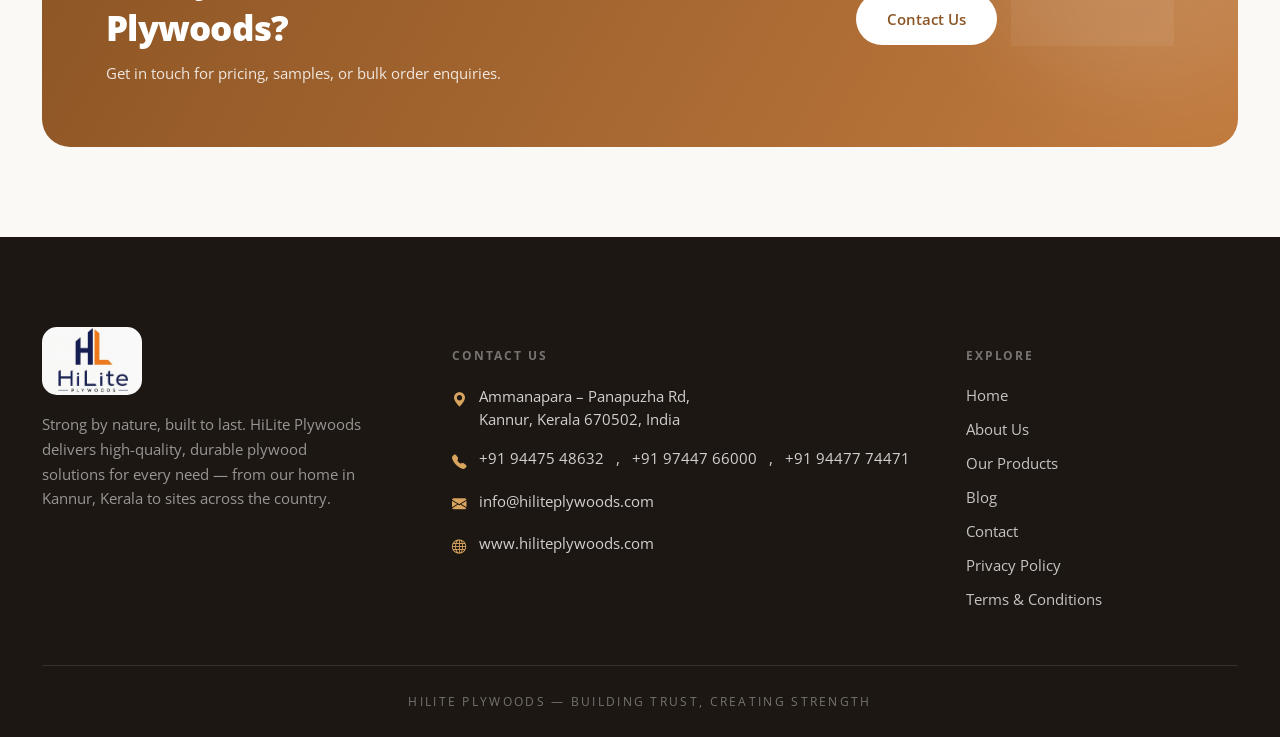
==== commit e9017b7e: "whats app" ====
--- a/about.html
+++ b/about.html
@@ -221,12 +221,12 @@
 </footer>
 
 <!-- Floating WhatsApp Button -->
-<a href="https://wa.me/919567123456?text=Hello%20HiLite%20Plywoods,%20I%20would%20like%20to%20know%20more%20about%20your%20products."
+<a href="https://wa.me/919744766000?text=Hello%20HiLite%20Plywoods,%20I%20would%20like%20to%20know%20more%20about%20your%20products."
    class="whatsapp-float"
    target="_blank"
    rel="noopener">
     <i class="bi bi-whatsapp"></i>
-</a>
+</a> 
 
 <script src="assets/vendor/aos/aos.js"></script>
 <script src="assets/js/script.js"></script>
